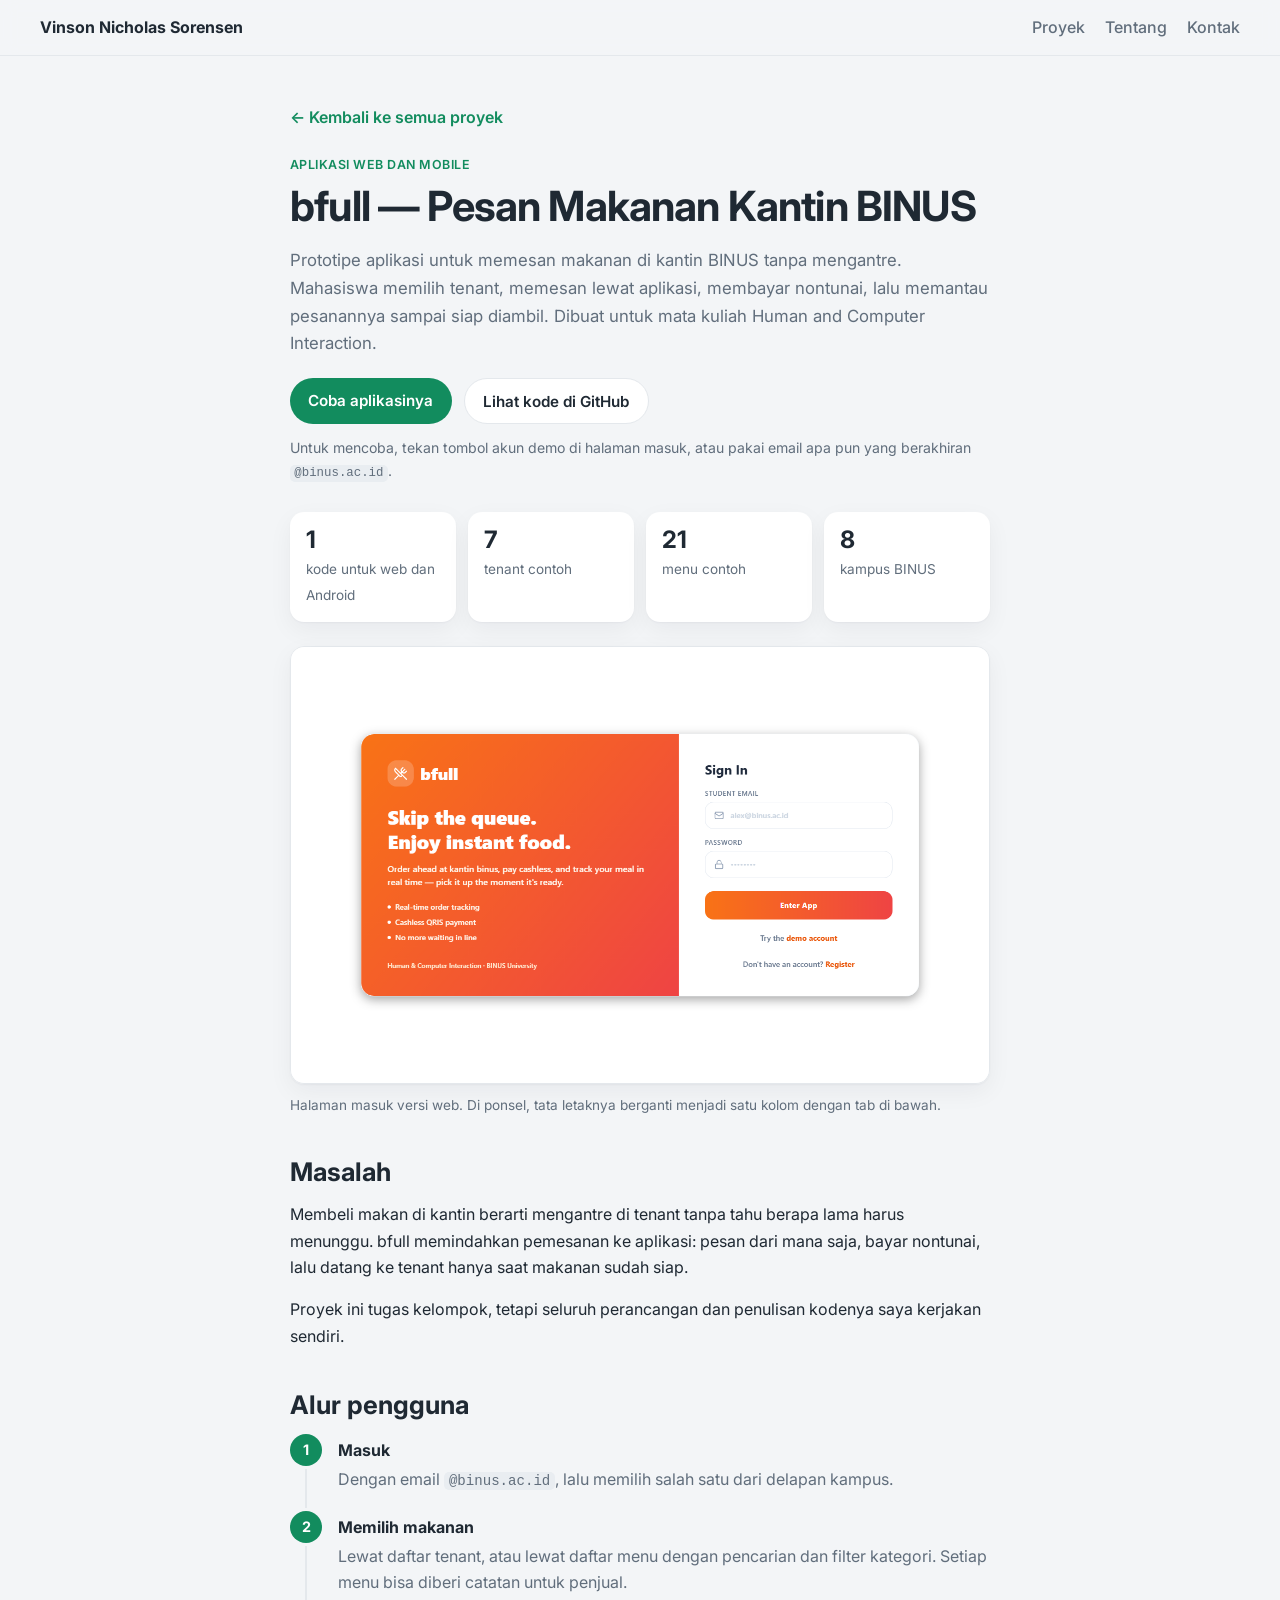
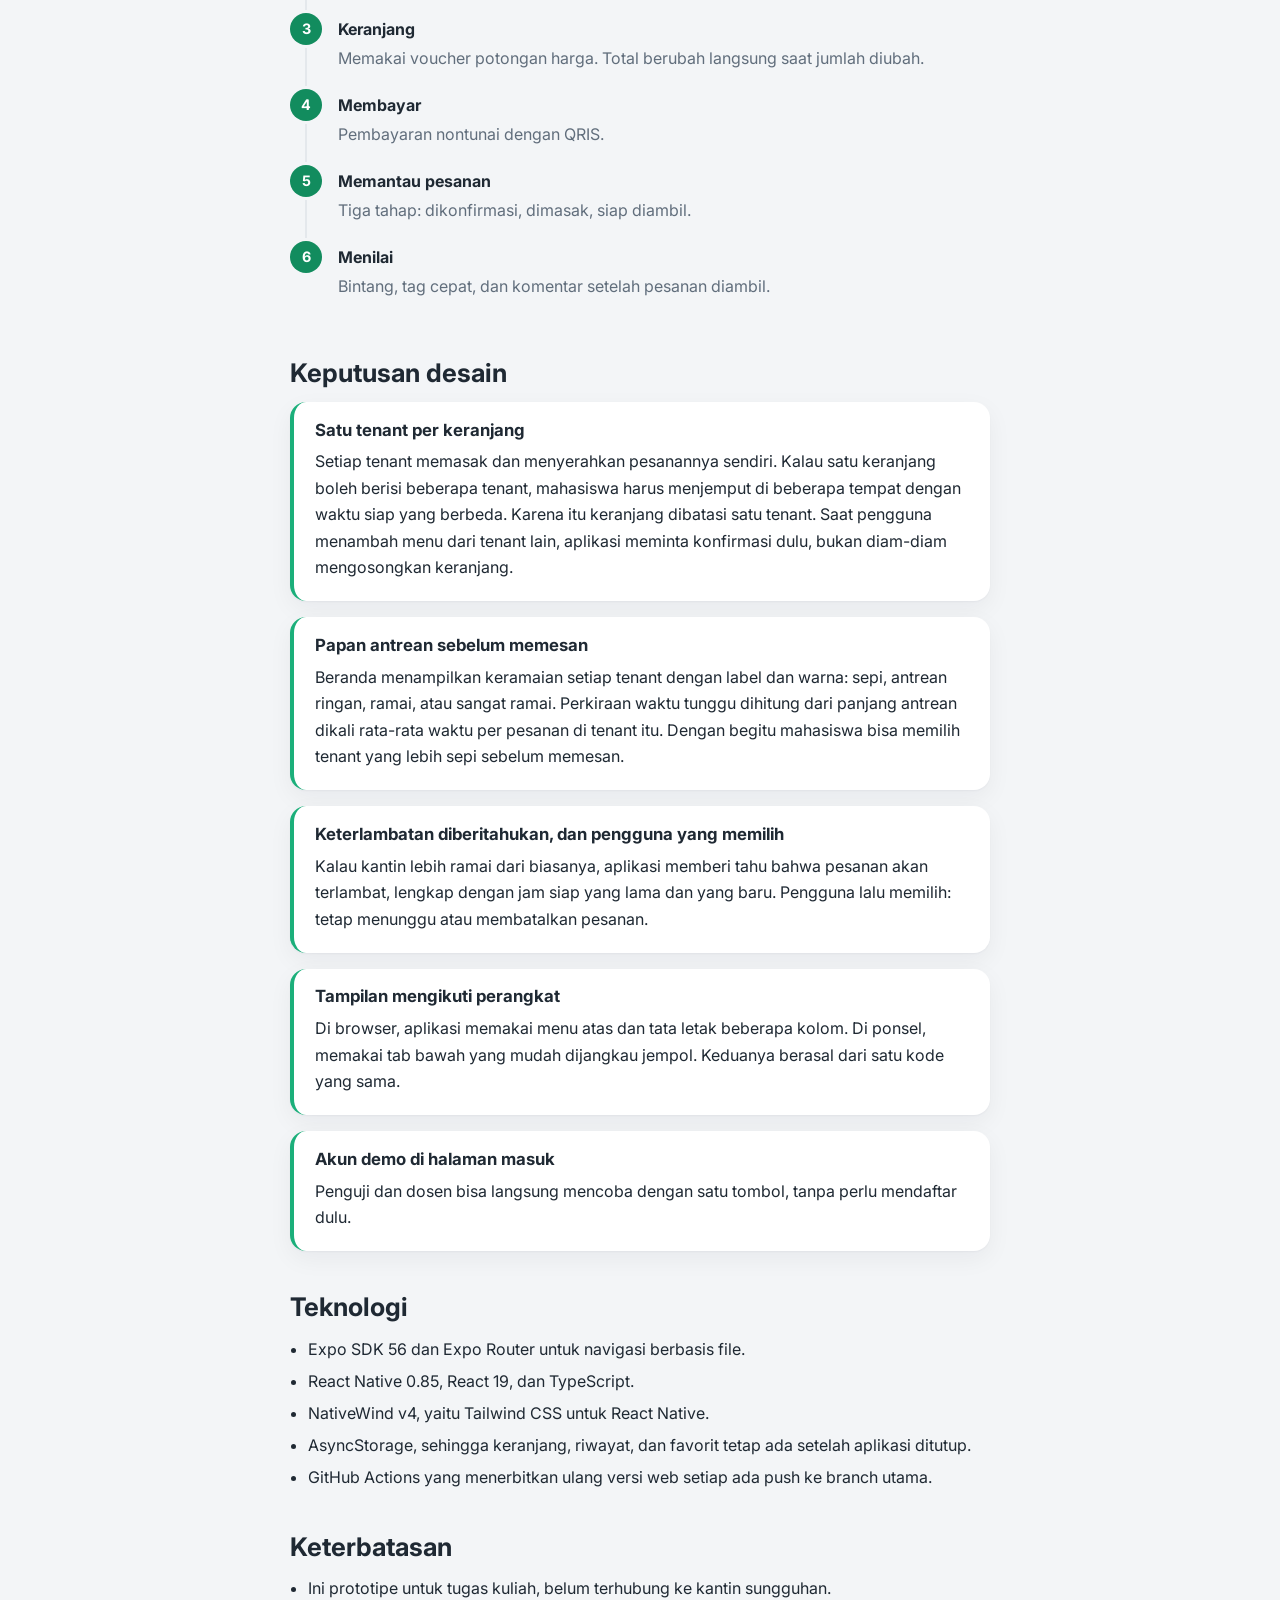
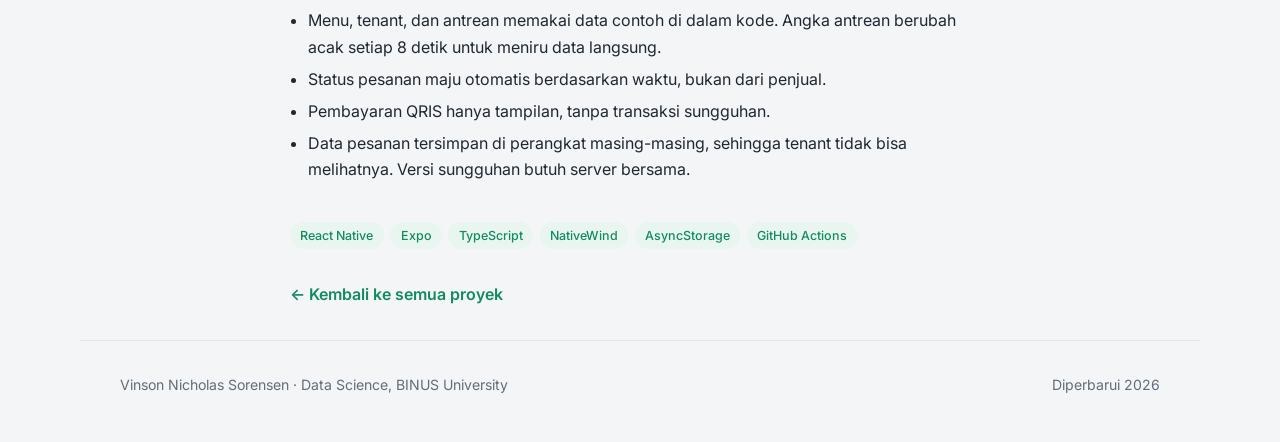
==== proyek/bfull.html @ da11799d "Kartu proyek ringkas dengan tiga pilihan dan halaman penjelasan per proyek - Kartu berisi ringkasan " ====
<!doctype html>
<html lang="id">
<head>
<meta charset="utf-8">
<meta name="viewport" content="width=device-width, initial-scale=1">
<title>bfull — Vinson Nicholas Sorensen</title>
<meta name="description" content="bfull, prototipe aplikasi pesan makanan kantin BINUS tanpa mengantre, untuk web dan Android. Dibuat dengan Expo dan React Native untuk mata kuliah Human and Computer Interaction.">
<link rel="preconnect" href="https://fonts.googleapis.com">
<link rel="preconnect" href="https://fonts.gstatic.com" crossorigin>
<link href="https://fonts.googleapis.com/css2?family=Inter:wght@400;500;600;700&display=swap" rel="stylesheet">
<link rel="stylesheet" href="../styles.css">
</head>
<body>

<a class="lewati" href="#konten">Lewati ke konten utama</a>

<header class="header">
  <a class="header-nama" href="../index.html">Vinson Nicholas Sorensen</a>
  <nav class="header-menu" aria-label="Menu utama">
    <a href="../index.html#proyek">Proyek</a>
    <a href="../index.html#tentang">Tentang</a>
    <a href="../index.html#kontak">Kontak</a>
  </nav>
</header>

<main id="konten" class="detail">

  <a class="kembali" href="../index.html#proyek">← Kembali ke semua proyek</a>

  <p class="label-kecil">Aplikasi web dan mobile</p>
  <h1>bfull — Pesan Makanan Kantin BINUS</h1>
  <p class="paragraf-besar">
    Prototipe aplikasi untuk memesan makanan di kantin BINUS tanpa mengantre. Mahasiswa memilih tenant,
    memesan lewat aplikasi, membayar nontunai, lalu memantau pesanannya sampai siap diambil. Dibuat untuk
    mata kuliah Human and Computer Interaction.
  </p>

  <p class="detail-tautan">
    <a class="tombol tombol-utama" href="https://bfull-master.vercel.app/" target="_blank" rel="noopener">
      Coba aplikasinya
    </a>
    <a class="tombol tombol-garis" href="https://github.com/vinsonns24-lgtm/bfull-master" target="_blank" rel="noopener">
      Lihat kode di GitHub
    </a>
  </p>
  <p class="catatan-kecil">
    Untuk mencoba, tekan tombol akun demo di halaman masuk, atau pakai email apa pun yang berakhiran
    <code>@binus.ac.id</code>.
  </p>

  <ul class="angka-kunci">
    <li><strong>1</strong><span>kode untuk web dan Android</span></li>
    <li><strong>7</strong><span>tenant contoh</span></li>
    <li><strong>21</strong><span>menu contoh</span></li>
    <li><strong>8</strong><span>kampus BINUS</span></li>
  </ul>

  <figure class="gambar">
    <img src="../assets/proyek/bfull-halaman-masuk.png" alt="Halaman masuk bfull versi web: panel oranye bertuliskan Skip the queue, Enjoy instant food, di samping formulir masuk dengan email mahasiswa." width="1280" height="800" loading="lazy">
    <figcaption>Halaman masuk versi web. Di ponsel, tata letaknya berganti menjadi satu kolom dengan tab di bawah.</figcaption>
  </figure>

  <!-- ------------------------------------------------------------ masalah -->
  <section class="detail-bagian">
    <h2>Masalah</h2>
    <p>
      Membeli makan di kantin berarti mengantre di tenant tanpa tahu berapa lama harus menunggu.
      bfull memindahkan pemesanan ke aplikasi: pesan dari mana
      saja, bayar nontunai, lalu datang ke tenant hanya saat makanan sudah siap.
    </p>
    <p>
      Proyek ini tugas kelompok, tetapi seluruh perancangan dan penulisan kodenya saya kerjakan sendiri.
    </p>
  </section>

  <!-- ------------------------------------------------------------ alur -->
  <section class="detail-bagian">
    <h2>Alur pengguna</h2>
    <ol class="alur">
      <li><strong>Masuk</strong><span>Dengan email <code>@binus.ac.id</code>, lalu memilih salah satu dari delapan kampus.</span></li>
      <li><strong>Memilih makanan</strong><span>Lewat daftar tenant, atau lewat daftar menu dengan pencarian dan filter kategori. Setiap menu bisa diberi catatan untuk penjual.</span></li>
      <li><strong>Keranjang</strong><span>Memakai voucher potongan harga. Total berubah langsung saat jumlah diubah.</span></li>
      <li><strong>Membayar</strong><span>Pembayaran nontunai dengan QRIS.</span></li>
      <li><strong>Memantau pesanan</strong><span>Tiga tahap: dikonfirmasi, dimasak, siap diambil.</span></li>
      <li><strong>Menilai</strong><span>Bintang, tag cepat, dan komentar setelah pesanan diambil.</span></li>
    </ol>
  </section>

  <!-- ------------------------------------------------------------ keputusan -->
  <section class="detail-bagian">
    <h2>Keputusan desain</h2>

    <div class="keputusan">
      <h3>Satu tenant per keranjang</h3>
      <p>
        Setiap tenant memasak dan menyerahkan pesanannya sendiri. Kalau satu keranjang boleh berisi
        beberapa tenant, mahasiswa harus menjemput di beberapa tempat dengan waktu siap yang berbeda.
        Karena itu keranjang dibatasi satu tenant. Saat pengguna menambah menu dari tenant lain, aplikasi
        meminta konfirmasi dulu, bukan diam-diam mengosongkan keranjang.
      </p>
    </div>

    <div class="keputusan">
      <h3>Papan antrean sebelum memesan</h3>
      <p>
        Beranda menampilkan keramaian setiap tenant dengan label dan warna: sepi, antrean ringan, ramai,
        atau sangat ramai. Perkiraan waktu tunggu dihitung dari panjang antrean dikali rata-rata waktu per
        pesanan di tenant itu. Dengan begitu mahasiswa bisa memilih tenant yang lebih sepi sebelum memesan.
      </p>
    </div>

    <div class="keputusan">
      <h3>Keterlambatan diberitahukan, dan pengguna yang memilih</h3>
      <p>
        Kalau kantin lebih ramai dari biasanya, aplikasi memberi tahu bahwa pesanan akan terlambat, lengkap
        dengan jam siap yang lama dan yang baru. Pengguna lalu memilih: tetap menunggu atau membatalkan pesanan.
      </p>
    </div>

    <div class="keputusan">
      <h3>Tampilan mengikuti perangkat</h3>
      <p>
        Di browser, aplikasi memakai menu atas dan tata letak beberapa kolom. Di ponsel, memakai tab bawah
        yang mudah dijangkau jempol. Keduanya berasal dari satu kode yang sama.
      </p>
    </div>

    <div class="keputusan">
      <h3>Akun demo di halaman masuk</h3>
      <p>
        Penguji dan dosen bisa langsung mencoba dengan satu tombol, tanpa perlu mendaftar dulu.
      </p>
    </div>
  </section>

  <!-- ------------------------------------------------------------ teknologi -->
  <section class="detail-bagian">
    <h2>Teknologi</h2>
    <ul class="poin">
      <li>Expo SDK 56 dan Expo Router untuk navigasi berbasis file.</li>
      <li>React Native 0.85, React 19, dan TypeScript.</li>
      <li>NativeWind v4, yaitu Tailwind CSS untuk React Native.</li>
      <li>AsyncStorage, sehingga keranjang, riwayat, dan favorit tetap ada setelah aplikasi ditutup.</li>
      <li>GitHub Actions yang menerbitkan ulang versi web setiap ada push ke branch utama.</li>
    </ul>
  </section>

  <!-- ------------------------------------------------------------ keterbatasan -->
  <section class="detail-bagian">
    <h2>Keterbatasan</h2>
    <ul class="poin">
      <li>Ini prototipe untuk tugas kuliah, belum terhubung ke kantin sungguhan.</li>
      <li>Menu, tenant, dan antrean memakai data contoh di dalam kode. Angka antrean berubah acak setiap 8 detik untuk meniru data langsung.</li>
      <li>Status pesanan maju otomatis berdasarkan waktu, bukan dari penjual.</li>
      <li>Pembayaran QRIS hanya tampilan, tanpa transaksi sungguhan.</li>
      <li>Data pesanan tersimpan di perangkat masing-masing, sehingga tenant tidak bisa melihatnya. Versi sungguhan butuh server bersama.</li>
    </ul>
  </section>

  <ul class="tag detail-tag">
    <li>React Native</li><li>Expo</li><li>TypeScript</li><li>NativeWind</li><li>AsyncStorage</li><li>GitHub Actions</li>
  </ul>

  <a class="kembali" href="../index.html#proyek">← Kembali ke semua proyek</a>

</main>

<footer class="footer">
  <p>Vinson Nicholas Sorensen · Data Science, BINUS University</p>
  <p>Diperbarui <span id="tahun">2026</span></p>
</footer>

<script src="../script.js"></script>
</body>
</html>
---- styles.css ----
:root {
  --hijau: #1baf7a;
  --hijau-tua: #128c5e;
  --latar: #f3f5f7;
  --kartu: #ffffff;
  --teks: #1f2933;
  --teks-lembut: #616e7c;
  --garis: #e4e8ec;
  --bayangan: 0 1px 2px rgba(16, 24, 40, 0.04), 0 8px 24px rgba(16, 24, 40, 0.05);
  --lebar: 1120px;
}

* { box-sizing: border-box; }

/* Atribut hidden harus mengalahkan display dari kelas, misalnya pada tombol unduh */
[hidden] { display: none !important; }

body {
  margin: 0;
  background: var(--latar);
  color: var(--teks);
  font-family: Inter, system-ui, -apple-system, "Segoe UI", sans-serif;
  font-size: 16px;
  line-height: 1.65;
  -webkit-font-smoothing: antialiased;
}

h1, h2, h3 { line-height: 1.25; margin: 0; overflow-wrap: break-word; }
p { margin: 0 0 1rem; }
img { max-width: 100%; display: block; }

a { color: var(--hijau-tua); }
a:focus-visible,
.tombol:focus-visible { outline: 3px solid var(--hijau); outline-offset: 3px; border-radius: 6px; }

.lewati {
  position: absolute;
  left: -9999px;
  background: var(--kartu);
  padding: 0.6rem 1rem;
  border-radius: 999px;
}
.lewati:focus { left: 1rem; top: 1rem; z-index: 10; }

.label-kecil {
  font-size: 0.78rem;
  font-weight: 600;
  letter-spacing: 0.04em;
  text-transform: uppercase;
  color: var(--hijau-tua);
  margin: 0 0 0.35rem;
}

/* ---------------------------------------------------------------- header */
.header {
  position: sticky;
  top: 0;
  z-index: 5;
  display: flex;
  flex-wrap: wrap;
  align-items: center;
  gap: 1rem;
  padding: 0.9rem clamp(1rem, 4vw, 2.5rem);
  background: rgba(243, 245, 247, 0.88);
  backdrop-filter: blur(8px);
  border-bottom: 1px solid var(--garis);
}

.header-nama {
  font-weight: 700;
  text-decoration: none;
  color: var(--teks);
  margin-right: auto;
}

.header-menu { display: flex; gap: 1.25rem; }
.header-menu a {
  color: var(--teks-lembut);
  text-decoration: none;
  font-weight: 500;
}
.header-menu a:hover { color: var(--hijau-tua); }

/* ---------------------------------------------------------------- tombol */
.tombol {
  display: inline-block;
  padding: 0.6rem 1.15rem;
  border-radius: 999px;
  font-weight: 600;
  font-size: 0.95rem;
  text-decoration: none;
  transition: transform 0.15s ease, background 0.15s ease;
}
.tombol:hover { transform: translateY(-1px); }

.tombol-utama { background: var(--hijau-tua); color: #ffffff; }
.tombol-utama:hover { background: #0f7850; }

.tombol-garis {
  background: var(--kartu);
  color: var(--teks);
  border: 1px solid var(--garis);
}
.tombol-garis:hover { border-color: var(--hijau); color: var(--hijau-tua); }

/* ---------------------------------------------------------------- hero */
.hero {
  max-width: var(--lebar);
  margin: 0 auto;
  padding: clamp(2.5rem, 6vw, 4.5rem) clamp(1rem, 4vw, 2.5rem) 1rem;
  display: grid;
  grid-template-columns: minmax(0, 1.5fr) minmax(0, 1fr);
  gap: clamp(1.5rem, 4vw, 3rem);
  align-items: center;
}

.hero h1 {
  font-size: clamp(1.9rem, 4vw, 2.9rem);
  letter-spacing: -0.02em;
  margin-bottom: 1rem;
}

.paragraf-besar {
  font-size: 1.05rem;
  color: var(--teks-lembut);
  max-width: 46ch;
}

.hero-aksi { display: flex; flex-wrap: wrap; gap: 0.75rem; margin-bottom: 2rem; }

.fakta {
  display: flex;
  flex-wrap: wrap;
  gap: 0.75rem;
  list-style: none;
  padding: 0;
  margin: 0;
}
.fakta li {
  background: var(--kartu);
  border-radius: 14px;
  padding: 0.7rem 1rem;
  box-shadow: var(--bayangan);
  min-width: 150px;
}
.fakta strong { display: block; font-size: 0.95rem; }
.fakta span { font-size: 0.85rem; color: var(--teks-lembut); }

.foto { margin: 0; text-align: center; }
/* Foto dibuat kecil dan bulat. object-position menjaga wajah tetap di tengah lingkaran
   untuk foto potret yang kepalanya ada di sepertiga atas. */
.foto img {
  width: 220px;
  max-width: 100%;
  height: auto;
  aspect-ratio: 1 / 1;
  object-fit: cover;
  object-position: 50% 10%;
  border-radius: 50%;
  border: 4px solid var(--kartu);
  background: var(--kartu);
  box-shadow: var(--bayangan);
  margin: 0 auto;
}
.foto figcaption {
  margin-top: 0.75rem;
  font-size: 0.85rem;
  color: var(--teks-lembut);
}

/* ---------------------------------------------------------------- bagian */
.bagian {
  max-width: var(--lebar);
  margin: 0 auto;
  padding: clamp(2rem, 5vw, 3.5rem) clamp(1rem, 4vw, 2.5rem);
}

.bagian-judul { margin-bottom: 1.5rem; }
.bagian-judul h2 { font-size: clamp(1.4rem, 3vw, 1.8rem); }
.bagian-judul p { color: var(--teks-lembut); margin: 0.35rem 0 0; }

/* ---------------------------------------------------------------- kartu proyek */
.kartu-grid {
  display: grid;
  grid-template-columns: repeat(auto-fill, minmax(min(100%, 280px), 1fr));
  gap: 1.25rem;
}

/* Kartu dibuat kolom supaya tombol aksi selalu di dasar kartu,
   sejajar antar kartu dalam satu baris */
.kartu {
  display: flex;
  flex-direction: column;
  background: var(--kartu);
  border-radius: 20px;
  padding: 1.4rem 1.5rem 1.5rem;
  box-shadow: var(--bayangan);
}

.kartu h3 { font-size: 1.2rem; margin-bottom: 0.6rem; }
.kartu h3 a { color: var(--teks); text-decoration: none; }
.kartu h3 a:hover { color: var(--hijau-tua); text-decoration: underline; }

.kartu p { color: var(--teks-lembut); }

.poin { margin: 0 0 1rem; padding-left: 1.1rem; color: var(--teks-lembut); }
.poin li { margin-bottom: 0.35rem; }

.tag {
  display: flex;
  flex-wrap: wrap;
  gap: 0.4rem;
  list-style: none;
  padding: 0;
  margin: 0 0 1rem;
}
.tag li {
  font-size: 0.78rem;
  font-weight: 500;
  color: var(--hijau-tua);
  background: #e8f6ef;
  border-radius: 999px;
  padding: 0.2rem 0.65rem;
}

/* Tiga pilihan di dasar kartu: demo, GitHub, dan penjelasan lengkap */
.kartu-aksi {
  list-style: none;
  padding: 1rem 0 0;
  margin: auto 0 0;
  border-top: 1px solid var(--garis);
  display: flex;
  flex-wrap: wrap;
  gap: 0.5rem;
}
.kartu-aksi a {
  display: inline-block;
  padding: 0.4rem 0.85rem;
  border-radius: 999px;
  border: 1px solid var(--garis);
  background: var(--kartu);
  color: var(--teks);
  font-size: 0.85rem;
  font-weight: 600;
  text-decoration: none;
  transition: border-color 0.15s ease, color 0.15s ease, background 0.15s ease;
}
.kartu-aksi a:hover { border-color: var(--hijau); color: var(--hijau-tua); }
/* Penjelasan lengkap selalu satu baris penuh di paling bawah, supaya posisinya sama di semua kartu */
.kartu-aksi li:has(.aksi-detail) { flex-basis: 100%; }
.kartu-aksi .aksi-detail { display: block; text-align: center; background: var(--hijau-tua); border-color: var(--hijau-tua); color: #ffffff; }
.kartu-aksi .aksi-detail:hover { background: #0f7850; color: #ffffff; }

.kartu-kosong {
  background: transparent;
  border: 1.5px dashed #ccd4dc;
  box-shadow: none;
}
.kartu-kosong:hover { transform: none; box-shadow: none; }

/* ---------------------------------------------------------------- tentang & kontak */
.tentang {
  background: var(--kartu);
  border-radius: 20px;
  padding: 1.6rem 1.75rem;
  box-shadow: var(--bayangan);
  max-width: 70ch;
}
.tentang p:last-child { margin-bottom: 0; }

.kontak-daftar {
  display: grid;
  grid-template-columns: repeat(auto-fit, minmax(248px, 1fr));
  gap: 1rem;
  list-style: none;
  padding: 0;
  margin: 0;
}
.kontak-daftar li {
  background: var(--kartu);
  border-radius: 16px;
  padding: 1rem 1.2rem;
  box-shadow: var(--bayangan);
}
.kontak-daftar .label-kecil { display: block; }
.kontak-daftar a { font-weight: 600; font-size: 0.88rem; text-decoration: none; word-break: break-word; }
.kontak-daftar a:hover { text-decoration: underline; }

/* ---------------------------------------------------------------- halaman detail proyek */
.detail {
  max-width: 780px;
  margin: 0 auto;
  padding: clamp(1.5rem, 5vw, 3rem) clamp(1rem, 4vw, 2.5rem) 2rem;
}

.detail h1 {
  font-size: clamp(1.8rem, 4.5vw, 2.6rem);
  letter-spacing: -0.02em;
  margin-bottom: 0.9rem;
}
.detail .paragraf-besar { max-width: none; }

.kembali {
  display: inline-block;
  margin-bottom: 1.5rem;
  font-weight: 600;
  text-decoration: none;
}
.kembali:hover { text-decoration: underline; }
.detail > .kembali:last-child { margin: 1rem 0 0; }

.detail-tautan { display: flex; flex-wrap: wrap; gap: 0.75rem; margin: 1.25rem 0 0.75rem; }
.detail-tautan + :not(.catatan-kecil) { margin-top: 1.75rem; }
.detail-tautan + .catatan-kecil { margin-bottom: 1.75rem; }

.gambar { margin: 1.5rem 0; }
.gambar img {
  width: 100%;
  height: auto;
  border-radius: 14px;
  border: 1px solid var(--garis);
  box-shadow: var(--bayangan);
}
.gambar figcaption { margin-top: 0.6rem; font-size: 0.85rem; color: var(--teks-lembut); }

.angka-kunci {
  display: grid;
  grid-template-columns: repeat(auto-fit, minmax(140px, 1fr));
  gap: 0.75rem;
  list-style: none;
  padding: 0;
  margin: 0 0 1rem;
}
.angka-kunci li {
  background: var(--kartu);
  border-radius: 14px;
  padding: 0.9rem 1rem;
  box-shadow: var(--bayangan);
}
.angka-kunci strong { display: block; font-size: 1.5rem; line-height: 1.2; }
.angka-kunci span { font-size: 0.85rem; color: var(--teks-lembut); }

.detail-bagian { margin-top: 2.5rem; }
.detail-bagian h2 { font-size: clamp(1.3rem, 3vw, 1.6rem); margin-bottom: 0.8rem; }
.detail-bagian p,
.detail-bagian .poin { color: var(--teks); }

code {
  font-family: ui-monospace, "Cascadia Code", Consolas, monospace;
  font-size: 0.88em;
  background: #e9edf1;
  border-radius: 5px;
  padding: 0.1em 0.35em;
  overflow-wrap: anywhere;
}

/* Tabel boleh digeser ke samping di layar kecil, tanpa membuat seluruh halaman ikut bergeser */
.tabel-bungkus {
  overflow-x: auto;
  margin: 0 0 1.25rem;
  background: var(--kartu);
  border-radius: 14px;
  box-shadow: var(--bayangan);
}
table { width: 100%; border-collapse: collapse; font-size: 0.93rem; }
/* Tabel tiga kolom ke atas dijaga tetap lebar, lalu digeser ke samping di layar kecil */
table:has(th:nth-child(3)) { min-width: 34rem; }
th, td { text-align: left; padding: 0.65rem 1rem; border-bottom: 1px solid var(--garis); vertical-align: top; }
th { font-size: 0.8rem; font-weight: 600; color: var(--teks-lembut); background: #f8fafb; }
tbody tr:last-child td { border-bottom: none; }
.angka { text-align: right; font-variant-numeric: tabular-nums; white-space: nowrap; }
.baris-utama td { font-weight: 700; background: #e8f6ef; }

.catatan-kecil { font-size: 0.88rem; color: var(--teks-lembut) !important; }

/* Alur pipeline: langkah bernomor yang tersambung garis */
.alur {
  list-style: none;
  counter-reset: langkah;
  padding: 0;
  margin: 0;
}
.alur li {
  counter-increment: langkah;
  position: relative;
  padding: 0 0 1.1rem 3rem;
}
.alur li::before {
  content: counter(langkah);
  position: absolute;
  left: 0;
  top: 0;
  width: 2rem;
  height: 2rem;
  border-radius: 50%;
  background: var(--hijau-tua);
  color: #ffffff;
  font-weight: 700;
  font-size: 0.9rem;
  display: grid;
  place-items: center;
}
.alur li:not(:last-child)::after {
  content: "";
  position: absolute;
  left: calc(1rem - 1px);
  top: 2.2rem;
  bottom: 0.2rem;
  width: 2px;
  background: var(--garis);
}
.alur strong { display: block; line-height: 2rem; }
.alur span { color: var(--teks-lembut); }

.keputusan {
  background: var(--kartu);
  border-radius: 16px;
  border-left: 4px solid var(--hijau);
  padding: 1.1rem 1.3rem 0.3rem;
  margin-bottom: 1rem;
  box-shadow: var(--bayangan);
}
.keputusan h3 { font-size: 1.05rem; margin-bottom: 0.5rem; }

.detail-tag { margin-top: 2.5rem; }

/* ---------------------------------------------------------------- footer */
.footer {
  max-width: var(--lebar);
  margin: 0 auto;
  padding: 2rem clamp(1rem, 4vw, 2.5rem) 3rem;
  display: flex;
  flex-wrap: wrap;
  justify-content: space-between;
  gap: 0.5rem;
  color: var(--teks-lembut);
  font-size: 0.88rem;
  border-top: 1px solid var(--garis);
}
.footer p { margin: 0; }

/* ---------------------------------------------------------------- layar kecil */
@media (max-width: 820px) {
  /* minmax(0, 1fr) supaya kolom boleh menyusut mengikuti lebar layar */
  .hero { grid-template-columns: minmax(0, 1fr); }
  .hero-teks { min-width: 0; }
  .foto { order: -1; }
  .foto img { width: 140px; }
  .header { gap: 0.6rem; }
  .header-nama { width: 100%; }
}

@media (prefers-reduced-motion: reduce) {
  * { transition: none !important; }
}
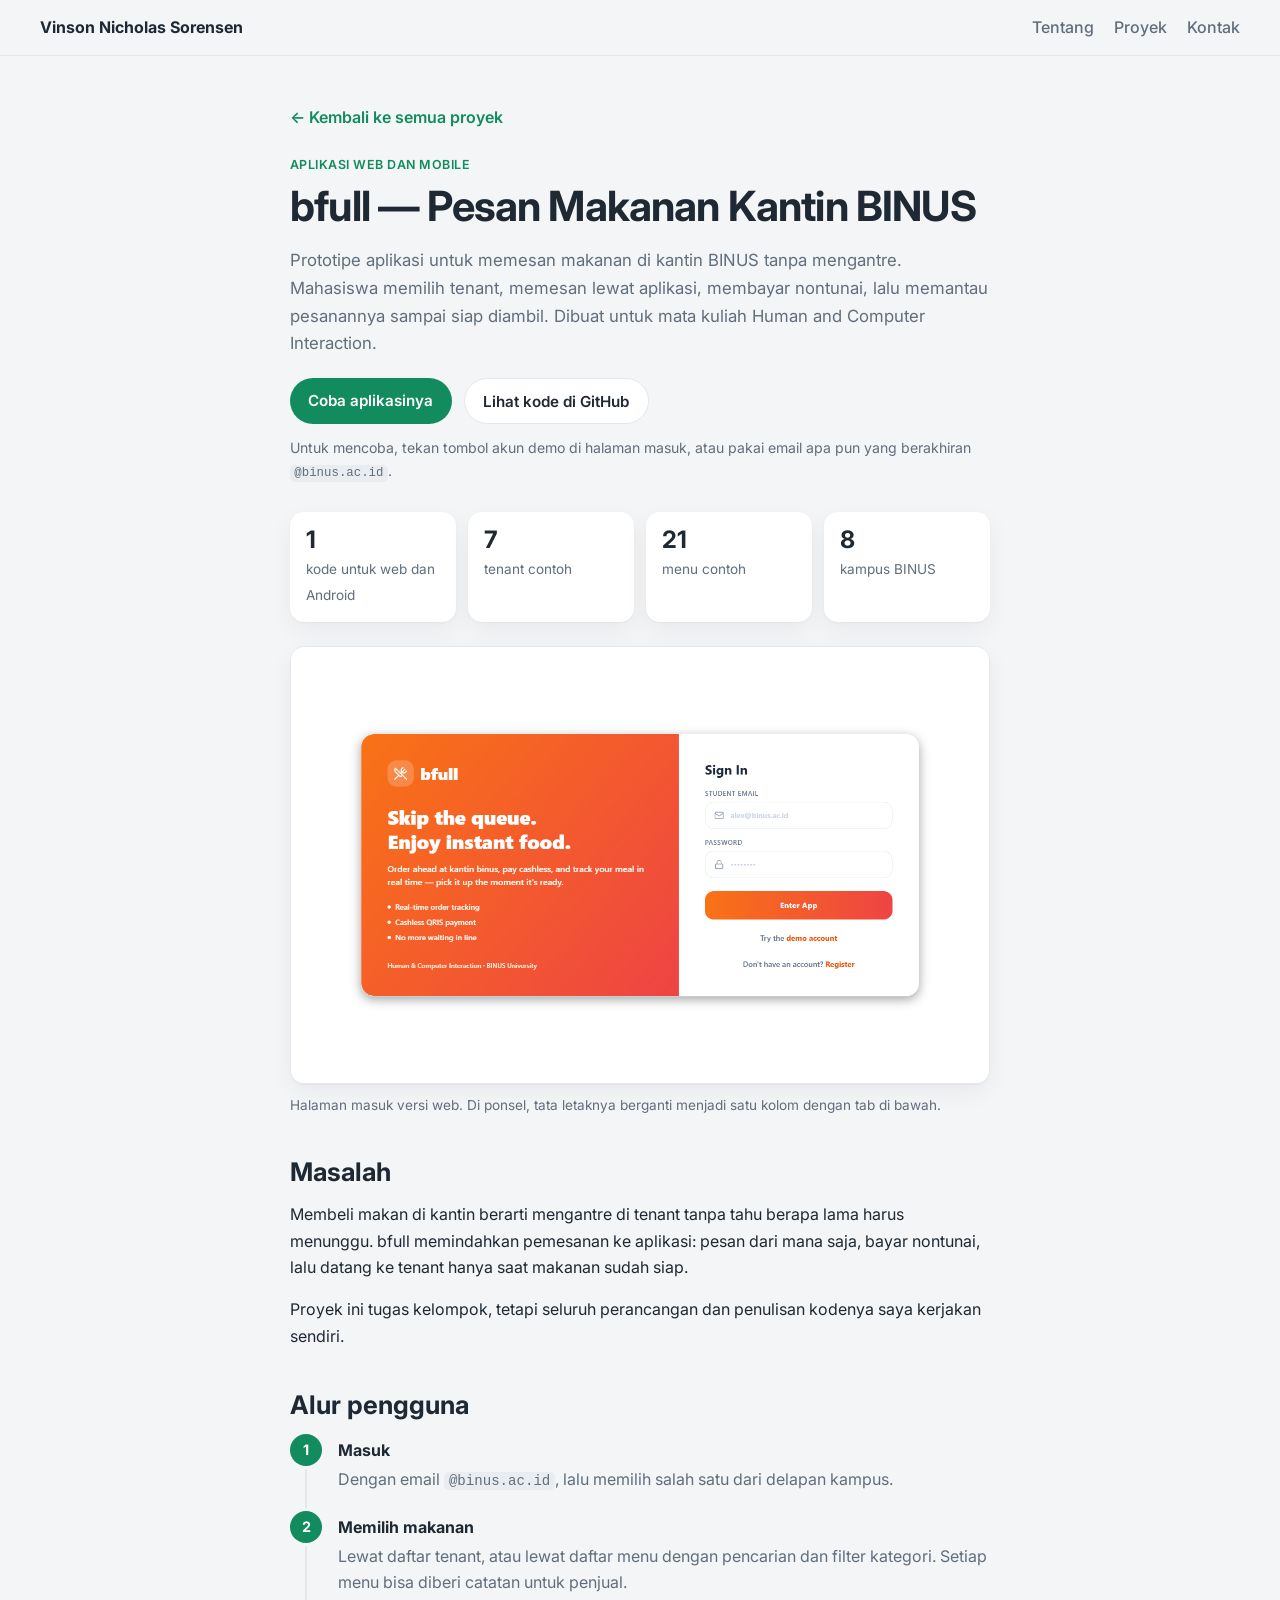
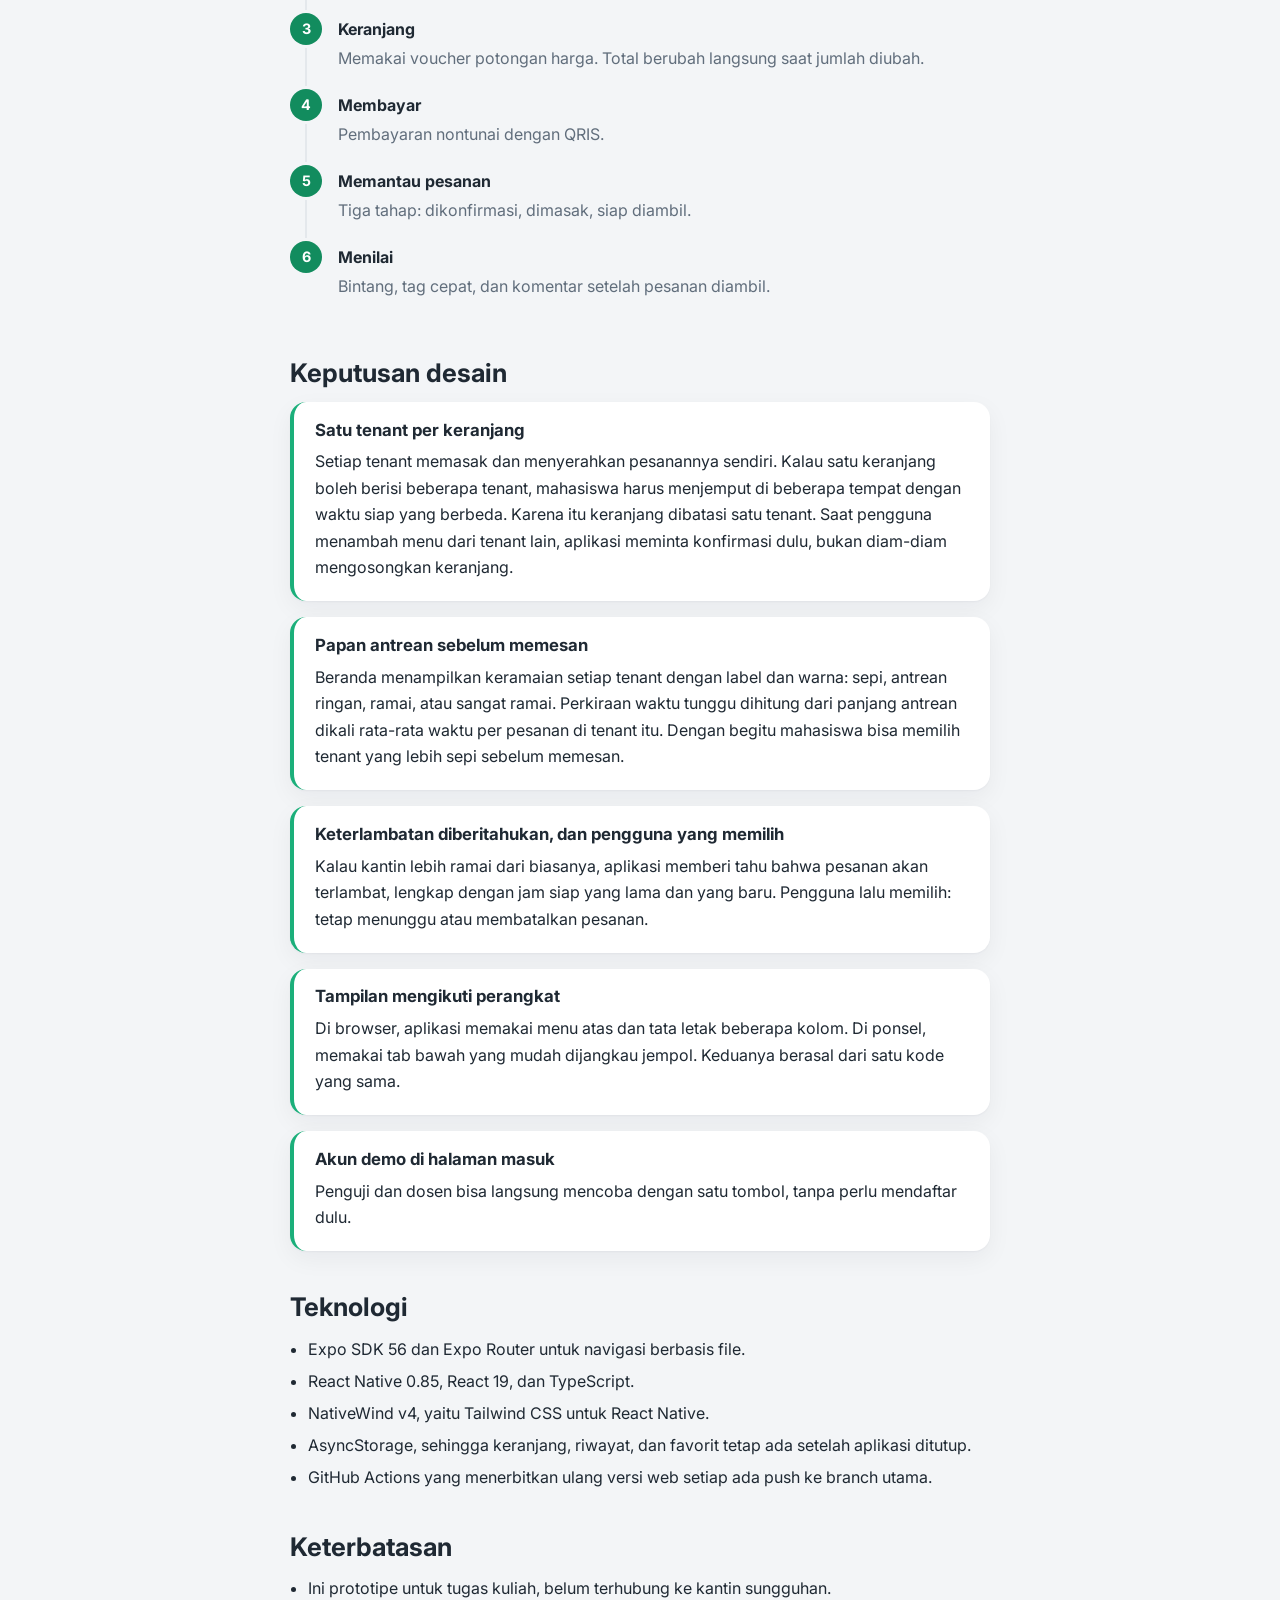
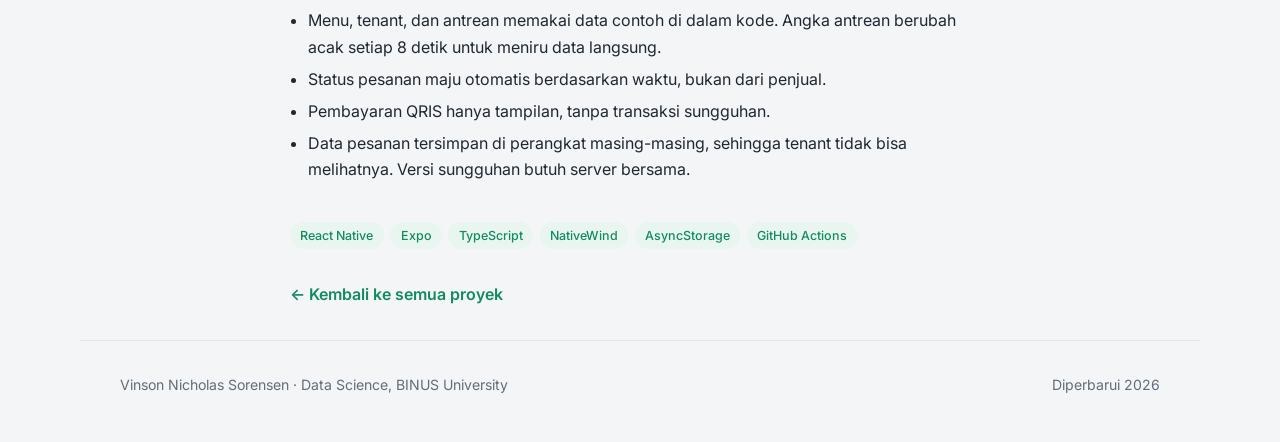
==== commit 8e804954: "Pindahkan Tentang saya ke atas Proyek" ====
--- a/proyek/bfull.html
+++ b/proyek/bfull.html
@@ -17,8 +17,8 @@
 <header class="header">
   <a class="header-nama" href="../index.html">Vinson Nicholas Sorensen</a>
   <nav class="header-menu" aria-label="Menu utama">
+    <a href="../index.html#tentang">Tentang</a>
     <a href="../index.html#proyek">Proyek</a>
-    <a href="../index.html#tentang">Tentang</a>
     <a href="../index.html#kontak">Kontak</a>
   </nav>
 </header>
--- a/styles.css
+++ b/styles.css
@@ -104,54 +104,42 @@
 .tombol-garis:hover { border-color: var(--hijau); color: var(--hijau-tua); }
 
 /* ---------------------------------------------------------------- hero */
+/* Foto di kiri, perkenalan singkat dan tautan di kanan */
 .hero {
   max-width: var(--lebar);
   margin: 0 auto;
   padding: clamp(2.5rem, 6vw, 4.5rem) clamp(1rem, 4vw, 2.5rem) 1rem;
   display: grid;
-  grid-template-columns: minmax(0, 1.5fr) minmax(0, 1fr);
+  grid-template-columns: auto minmax(0, 1fr);
   gap: clamp(1.5rem, 4vw, 3rem);
   align-items: center;
 }
 
 .hero h1 {
-  font-size: clamp(1.9rem, 4vw, 2.9rem);
+  font-size: clamp(2rem, 4.5vw, 3rem);
   letter-spacing: -0.02em;
-  margin-bottom: 1rem;
-}
-
+}
+.hero .label-kecil { margin-bottom: 0.4rem; }
+
+.hero-peran {
+  font-size: clamp(1.05rem, 2vw, 1.2rem);
+  color: var(--teks-lembut);
+  margin: 0.5rem 0 1.5rem;
+}
+
+/* Dipakai di pembuka halaman detail proyek */
 .paragraf-besar {
   font-size: 1.05rem;
   color: var(--teks-lembut);
   max-width: 46ch;
 }
 
-.hero-aksi { display: flex; flex-wrap: wrap; gap: 0.75rem; margin-bottom: 2rem; }
-
-.fakta {
-  display: flex;
-  flex-wrap: wrap;
-  gap: 0.75rem;
-  list-style: none;
-  padding: 0;
-  margin: 0;
-}
-.fakta li {
-  background: var(--kartu);
-  border-radius: 14px;
-  padding: 0.7rem 1rem;
-  box-shadow: var(--bayangan);
-  min-width: 150px;
-}
-.fakta strong { display: block; font-size: 0.95rem; }
-.fakta span { font-size: 0.85rem; color: var(--teks-lembut); }
-
-.foto { margin: 0; text-align: center; }
-/* Foto dibuat kecil dan bulat. object-position menjaga wajah tetap di tengah lingkaran
+.hero-aksi { display: flex; flex-wrap: wrap; gap: 0.75rem; margin-bottom: 1.25rem; }
+
+/* Foto kecil dan bulat. object-position menjaga wajah tetap di tengah lingkaran
    untuk foto potret yang kepalanya ada di sepertiga atas. */
-.foto img {
-  width: 220px;
-  max-width: 100%;
+.foto {
+  width: 200px;
   height: auto;
   aspect-ratio: 1 / 1;
   object-fit: cover;
@@ -160,13 +148,35 @@
   border: 4px solid var(--kartu);
   background: var(--kartu);
   box-shadow: var(--bayangan);
-  margin: 0 auto;
-}
-.foto figcaption {
-  margin-top: 0.75rem;
-  font-size: 0.85rem;
-  color: var(--teks-lembut);
-}
+}
+
+/* Kartu GitHub dan LinkedIn dengan warna khas masing-masing */
+.profil-sosial {
+  display: grid;
+  grid-template-columns: repeat(auto-fit, minmax(min(100%, 220px), 1fr));
+  gap: 0.75rem;
+  max-width: 520px;
+}
+.sosial {
+  display: flex;
+  align-items: center;
+  gap: 0.85rem;
+  padding: 0.9rem 1.1rem;
+  border-radius: 16px;
+  color: #ffffff;
+  text-decoration: none;
+  box-shadow: var(--bayangan);
+  transition: transform 0.15s ease, filter 0.15s ease;
+}
+.sosial:hover { transform: translateY(-2px); filter: brightness(1.12); }
+.sosial:focus-visible { outline: 3px solid var(--hijau); outline-offset: 3px; }
+.sosial-github { background: #24292f; }
+.sosial-linkedin { background: #0a66c2; }
+.sosial svg { width: 28px; height: 28px; flex: none; fill: currentColor; }
+.sosial-teks { display: flex; flex-direction: column; min-width: 0; line-height: 1.3; }
+.sosial-teks strong { font-size: 1rem; }
+.sosial-teks span { font-size: 0.82rem; opacity: 0.85; overflow: hidden; text-overflow: ellipsis; white-space: nowrap; }
+.sosial-panah { margin-left: auto; font-size: 1.1rem; opacity: 0.8; }
 
 /* ---------------------------------------------------------------- bagian */
 .bagian {
@@ -264,9 +274,49 @@
   border-radius: 20px;
   padding: 1.6rem 1.75rem;
   box-shadow: var(--bayangan);
-  max-width: 70ch;
-}
+}
+.tentang p { max-width: 75ch; }
 .tentang p:last-child { margin-bottom: 0; }
+
+/* Isi CV di bawah paragraf tentang: pengalaman di kiri, sisanya di kanan */
+.profil-grid {
+  display: grid;
+  grid-template-columns: minmax(0, 1.3fr) minmax(0, 1fr);
+  gap: 1.25rem;
+  margin-top: 1.25rem;
+  align-items: start;
+}
+.profil-kolom { display: grid; gap: 1.25rem; }
+
+.profil-blok {
+  background: var(--kartu);
+  border-radius: 20px;
+  padding: 1.4rem 1.5rem;
+  box-shadow: var(--bayangan);
+}
+.profil-blok h3 { font-size: 1.05rem; margin-bottom: 1rem; }
+.profil-blok .tag { margin: 0; }
+
+.riwayat { list-style: none; padding: 0; margin: 0; }
+.riwayat li { padding-left: 1rem; border-left: 2px solid var(--garis); }
+.riwayat li + li { margin-top: 1.1rem; }
+.riwayat strong { display: block; font-size: 0.95rem; line-height: 1.4; }
+.riwayat-tempat { display: block; font-size: 0.82rem; color: var(--hijau-tua); font-weight: 500; margin: 0.15rem 0 0.3rem; }
+.riwayat p { margin: 0; font-size: 0.9rem; color: var(--teks-lembut); }
+
+.daftar-ringkas { list-style: none; padding: 0; margin: 0; }
+.daftar-ringkas li {
+  display: flex;
+  justify-content: space-between;
+  align-items: baseline;
+  gap: 1rem;
+  padding: 0.55rem 0;
+  border-bottom: 1px solid var(--garis);
+  font-size: 0.92rem;
+}
+.daftar-ringkas li:first-child { padding-top: 0; }
+.daftar-ringkas li:last-child { border-bottom: none; padding-bottom: 0; }
+.daftar-ringkas span { color: var(--teks-lembut); font-size: 0.85rem; white-space: nowrap; }
 
 .kontak-daftar {
   display: grid;
@@ -444,8 +494,9 @@
   /* minmax(0, 1fr) supaya kolom boleh menyusut mengikuti lebar layar */
   .hero { grid-template-columns: minmax(0, 1fr); }
   .hero-teks { min-width: 0; }
-  .foto { order: -1; }
-  .foto img { width: 140px; }
+  .foto { justify-self: start; }
+  .foto { width: 130px; }
+  .profil-grid { grid-template-columns: minmax(0, 1fr); }
   .header { gap: 0.6rem; }
   .header-nama { width: 100%; }
 }
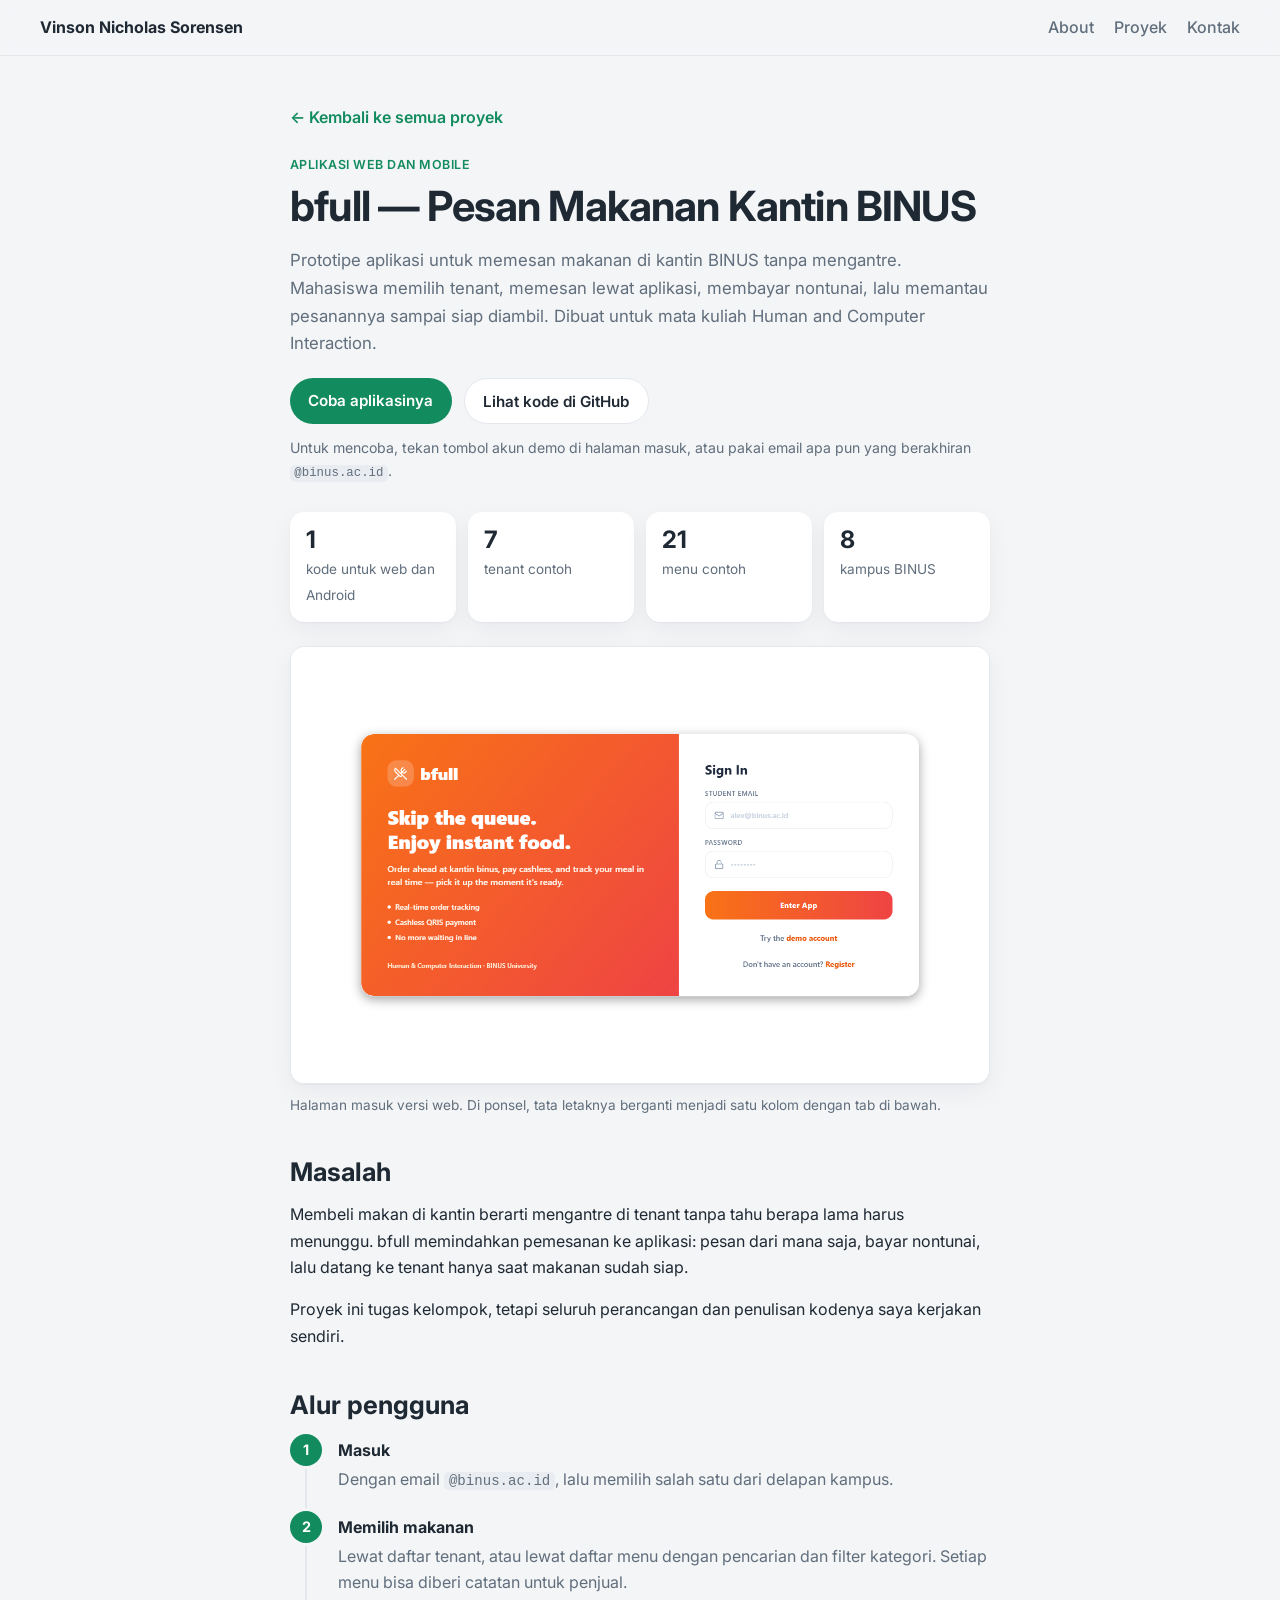
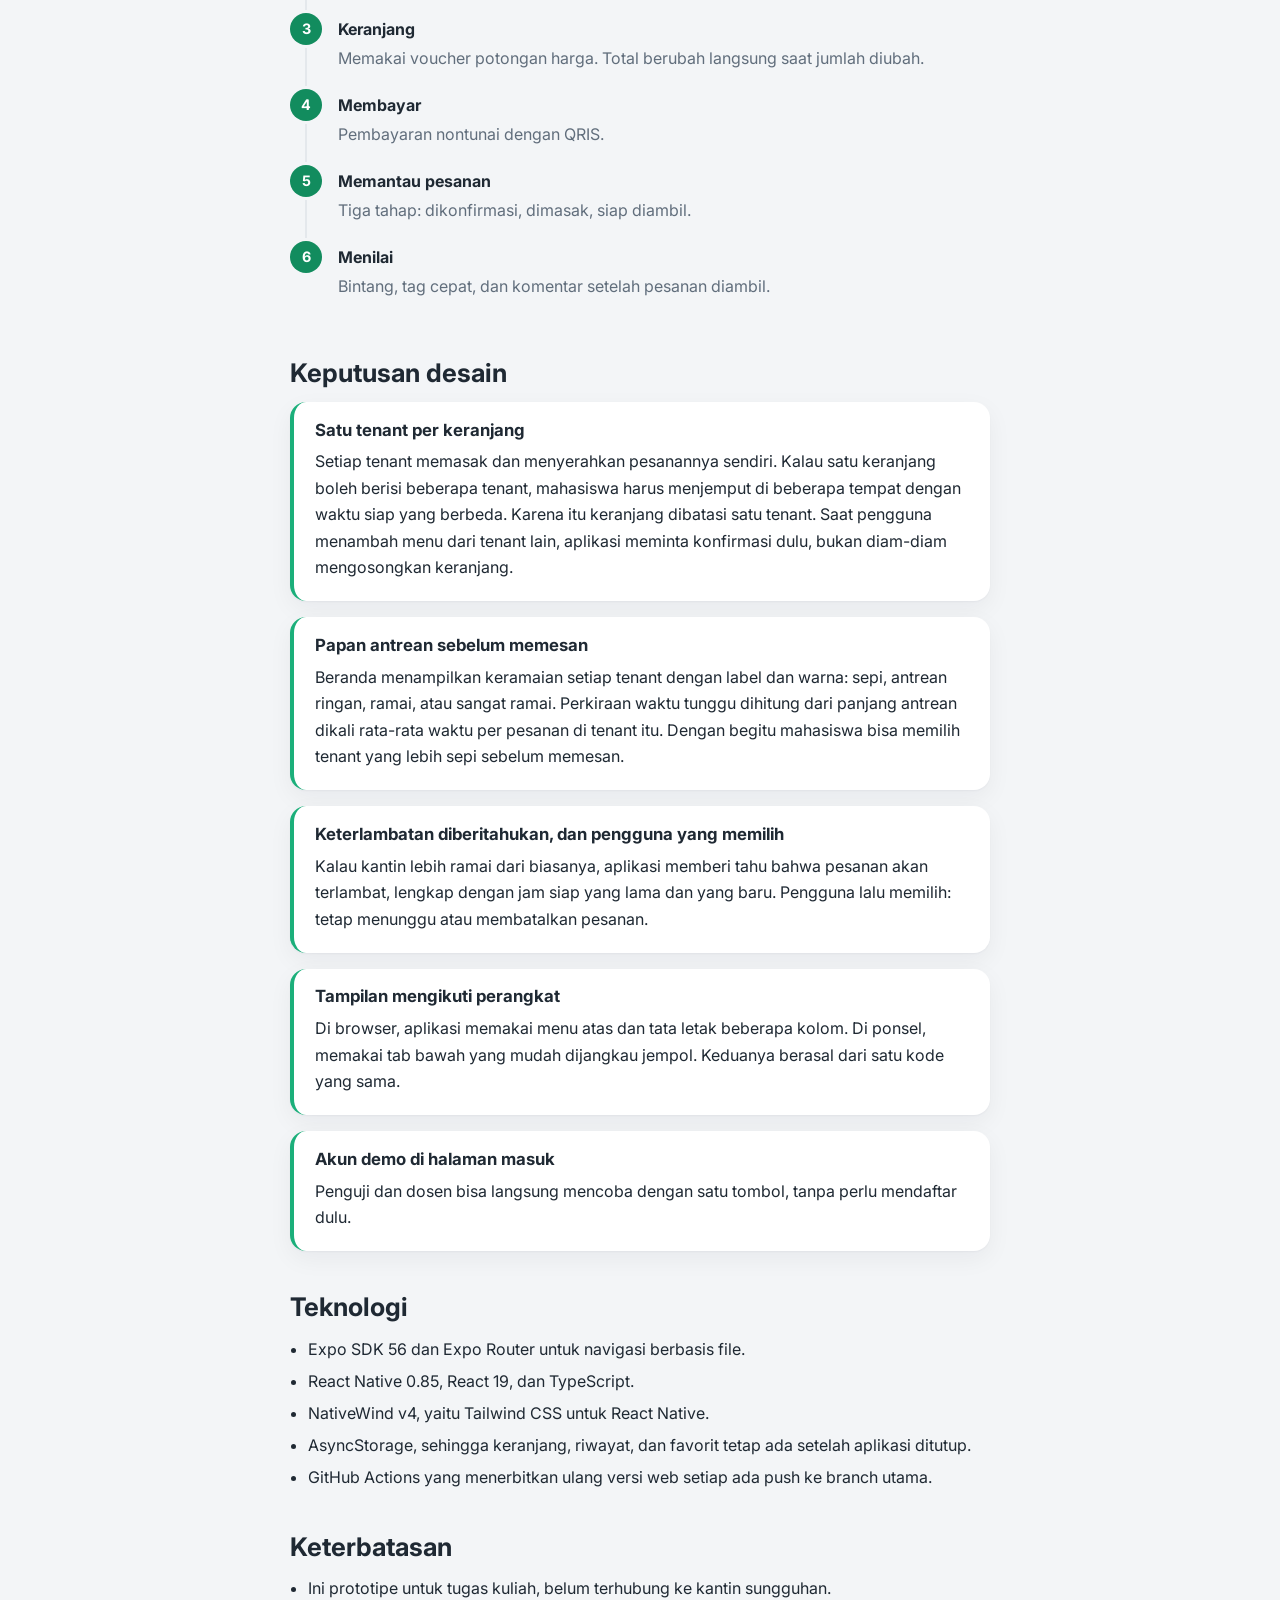
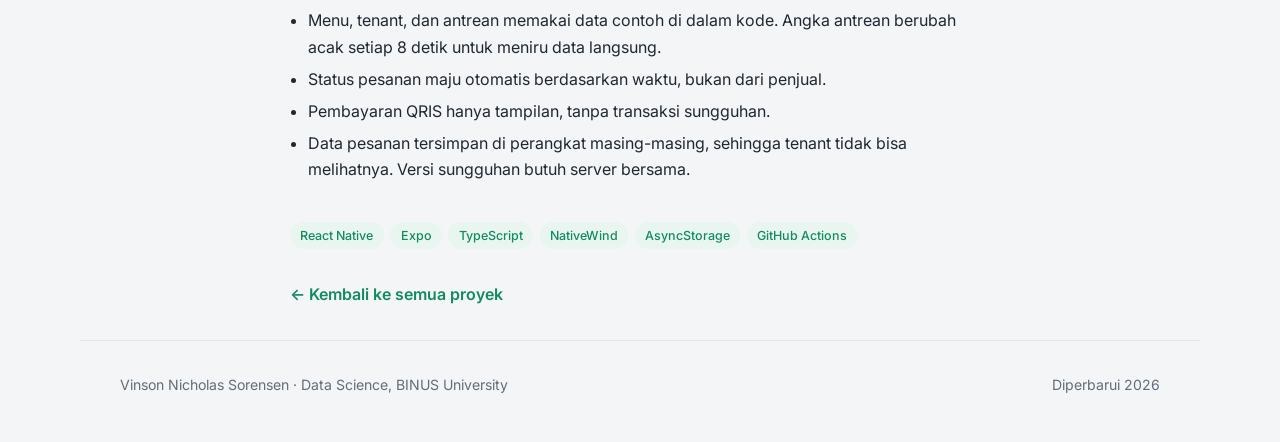
==== commit 6913f324: "Tambah proyek Prediksi Klaim Asuransi, ganti Tentang jadi About, dan tambah animasi interaksi - Kart" ====
--- a/proyek/bfull.html
+++ b/proyek/bfull.html
@@ -17,7 +17,7 @@
 <header class="header">
   <a class="header-nama" href="../index.html">Vinson Nicholas Sorensen</a>
   <nav class="header-menu" aria-label="Menu utama">
-    <a href="../index.html#tentang">Tentang</a>
+    <a href="../index.html#about">About</a>
     <a href="../index.html#proyek">Proyek</a>
     <a href="../index.html#kontak">Kontak</a>
   </nav>
--- a/styles.css
+++ b/styles.css
@@ -501,6 +501,55 @@
   .header-nama { width: 100%; }
 }
 
+/* ---------------------------------------------------------------- interaksi dan transisi */
+/* Halaman baru muncul dengan sedikit geser ke atas. "backwards" supaya setelah animasi selesai,
+   transform kembali bebas dipakai oleh transisi keluar di bawah. */
+main, .footer { animation: halaman-masuk 0.45s ease backwards; }
+@keyframes halaman-masuk {
+  from { opacity: 0; transform: translateY(12px); }
+  to { opacity: 1; transform: none; }
+}
+
+/* Halaman memudar keluar sebelum pindah ke halaman lain (kelas dipasang oleh script.js) */
+body.keluar main,
+body.keluar .footer {
+  opacity: 0;
+  transform: translateY(-8px);
+  transition: opacity 0.2s ease, transform 0.2s ease;
+}
+
+/* Elemen muncul perlahan saat digulir ke layar (kelas dipasang oleh script.js) */
+.muncul { opacity: 0; transform: translateY(18px); transition: opacity 0.55s ease, transform 0.55s ease; }
+.muncul.tampil { opacity: 1; transform: none; }
+
+/* Wadah untuk efek riak */
+.kartu, .tombol, .sosial, .kartu-aksi a { position: relative; overflow: hidden; }
+.riak {
+  position: absolute;
+  border-radius: 50%;
+  background: currentColor;
+  opacity: 0.22;
+  transform: scale(0);
+  pointer-events: none;
+  animation: riak 0.6s ease-out forwards;
+}
+.kartu > .riak { background: var(--hijau); opacity: 0.12; }
+@keyframes riak { to { transform: scale(1); opacity: 0; } }
+
+/* Kartu proyek: terangkat saat disorot, sedikit mengecil saat ditekan */
+.kartu { transition: opacity 0.55s ease, transform 0.3s ease, box-shadow 0.25s ease; }
+.kartu-klik { cursor: pointer; }
+.kartu-klik:hover {
+  transform: translateY(-5px);
+  box-shadow: 0 4px 8px rgba(16, 24, 40, 0.05), 0 20px 40px rgba(16, 24, 40, 0.12);
+}
+.kartu-klik:hover h3 a { color: var(--hijau-tua); }
+.kartu-klik:active { transform: translateY(-2px) scale(0.985); transition-duration: 0.1s; }
+
+/* Tombol dan kartu GitHub/LinkedIn: mengecil sesaat saat ditekan */
+.tombol:active, .sosial:active, .kartu-aksi a:active { transform: scale(0.95); transition-duration: 0.08s; }
+.kartu-aksi a { transition: border-color 0.15s ease, color 0.15s ease, background 0.15s ease, transform 0.15s ease; }
+
 @media (prefers-reduced-motion: reduce) {
-  * { transition: none !important; }
-}
+  *, *::before, *::after { transition: none !important; animation: none !important; }
+}
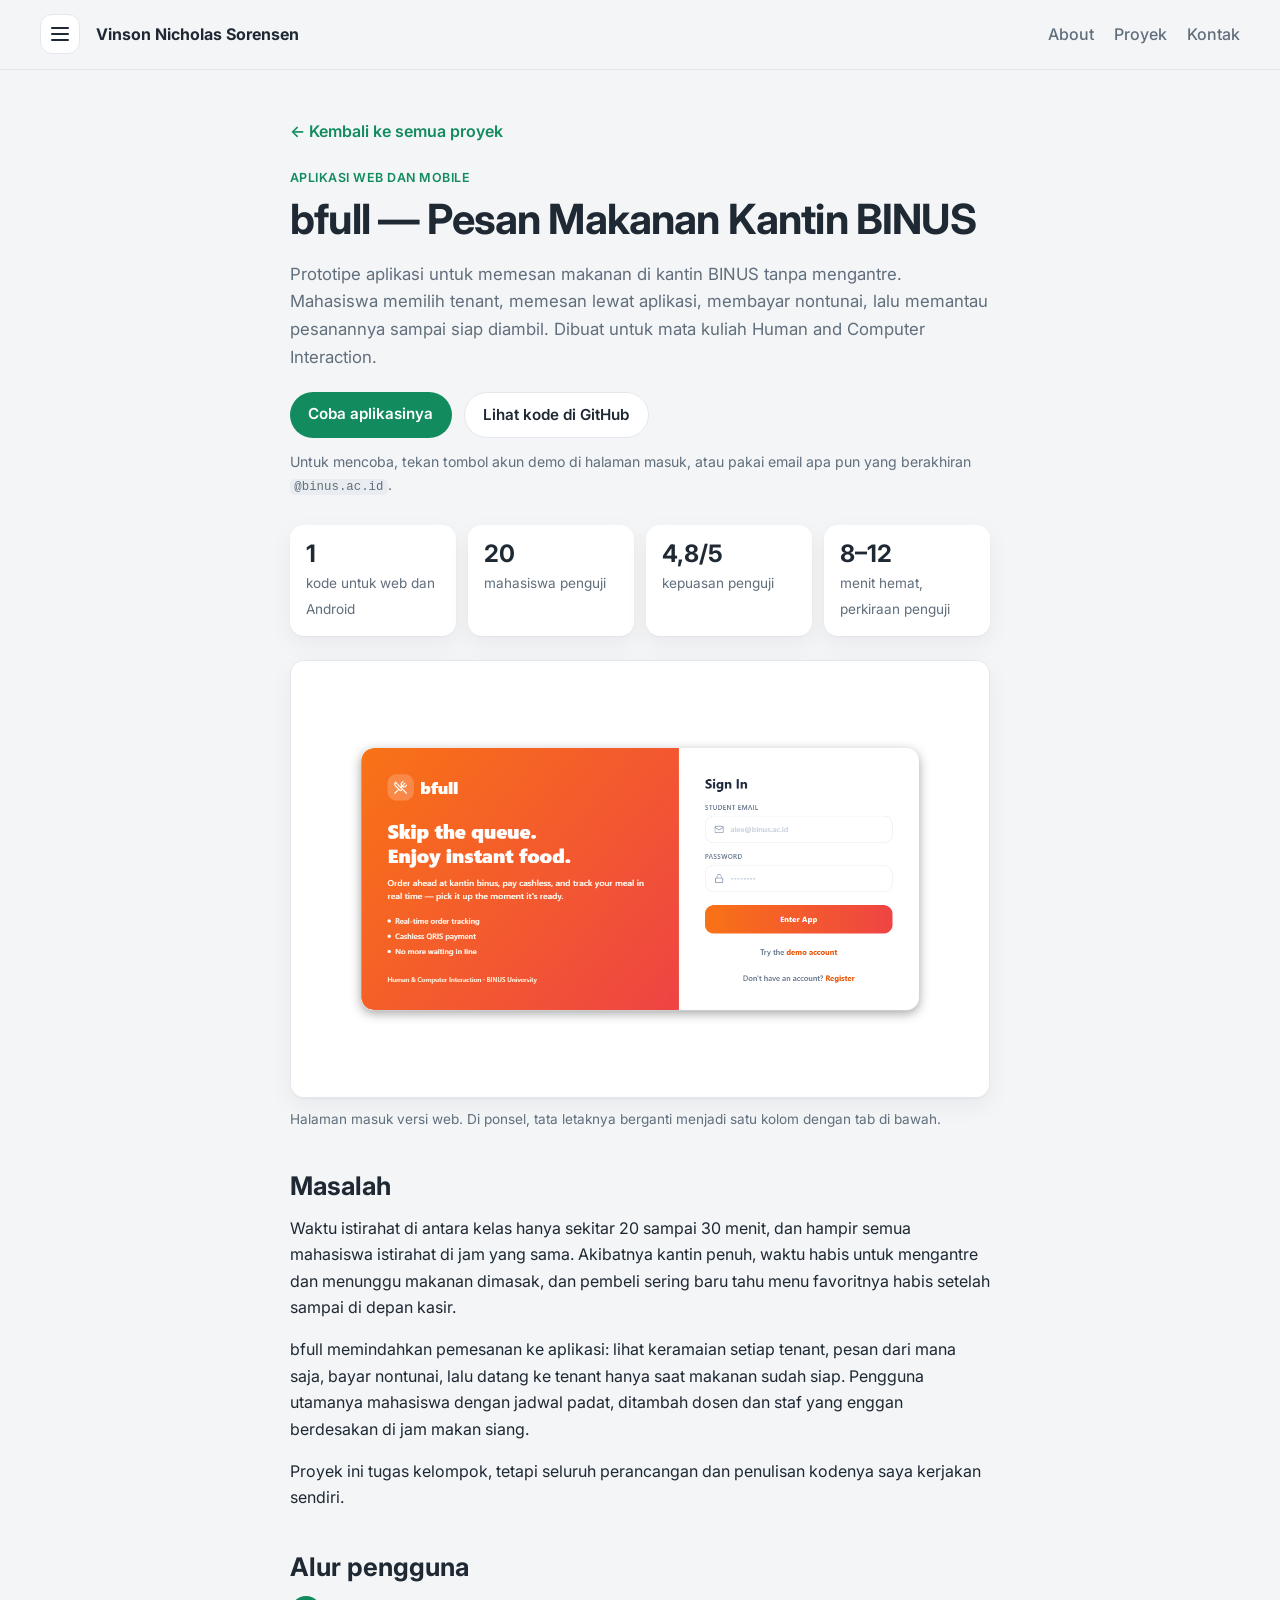
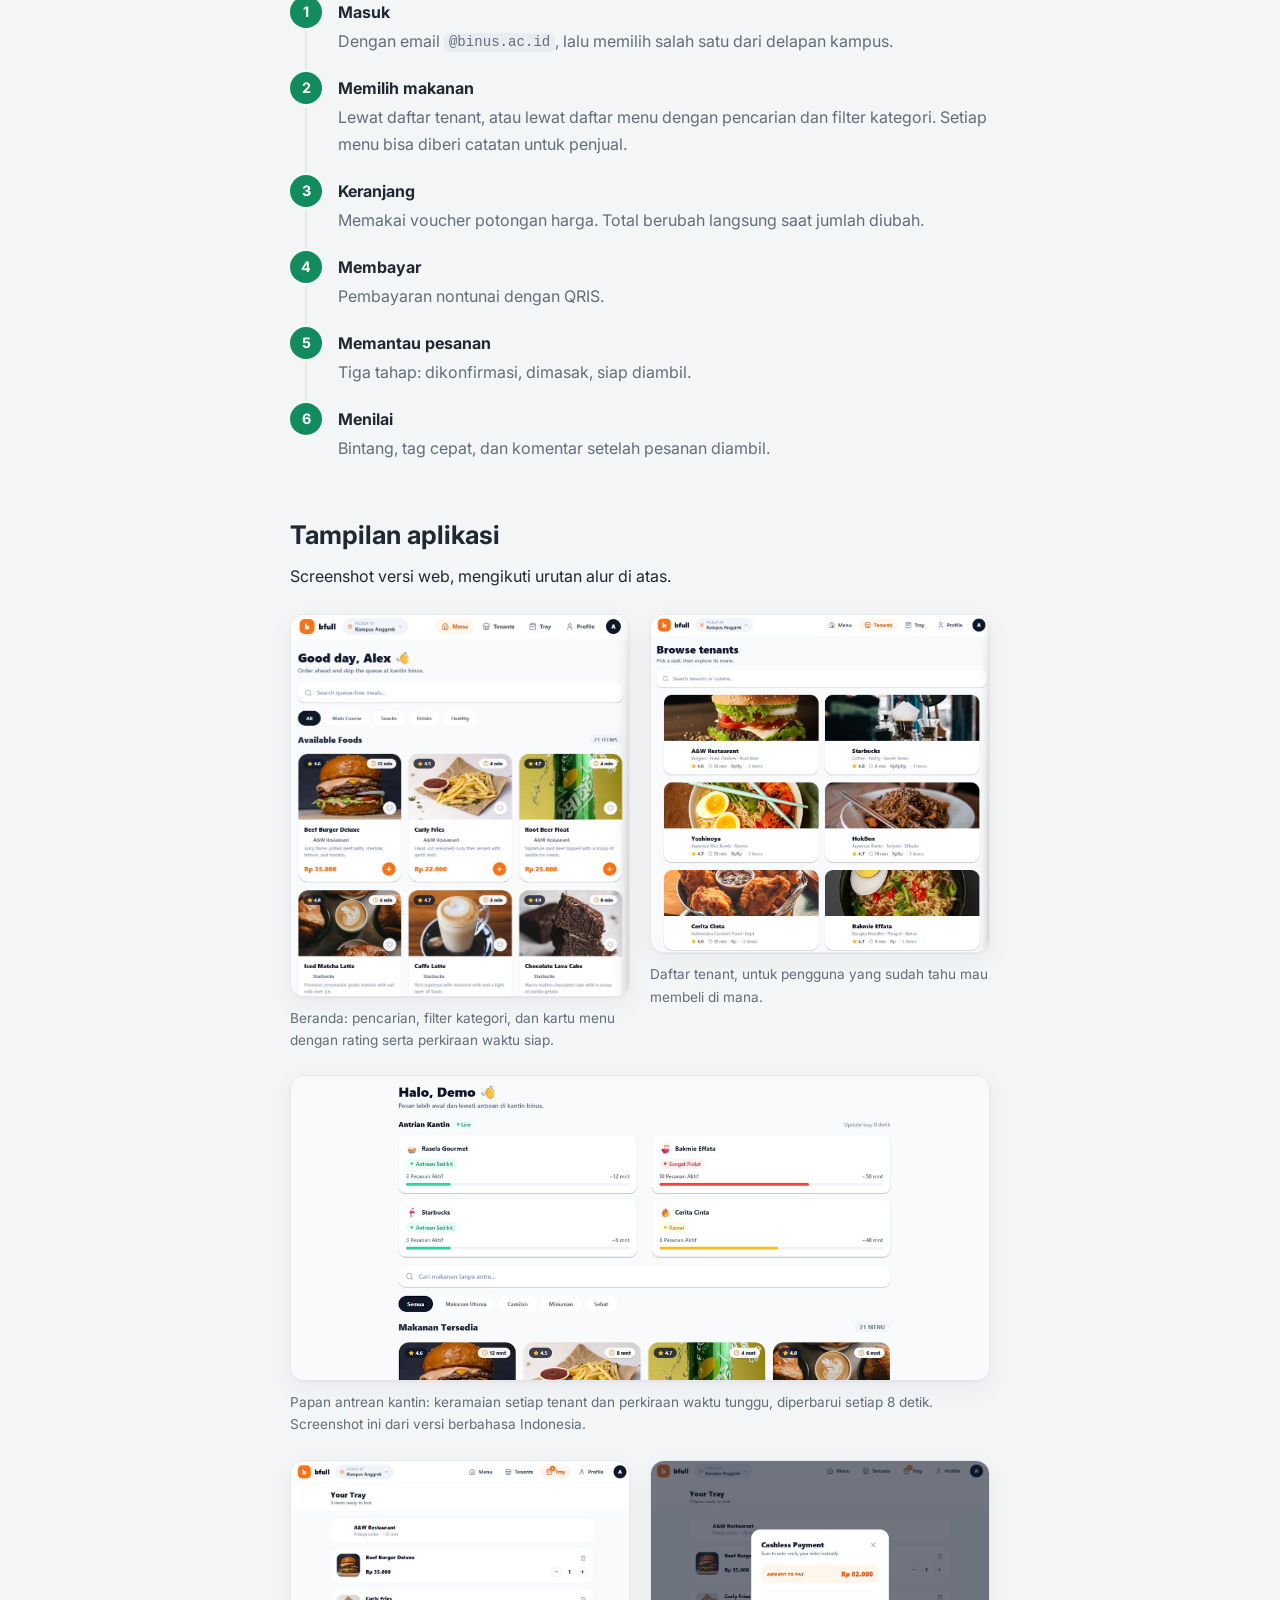
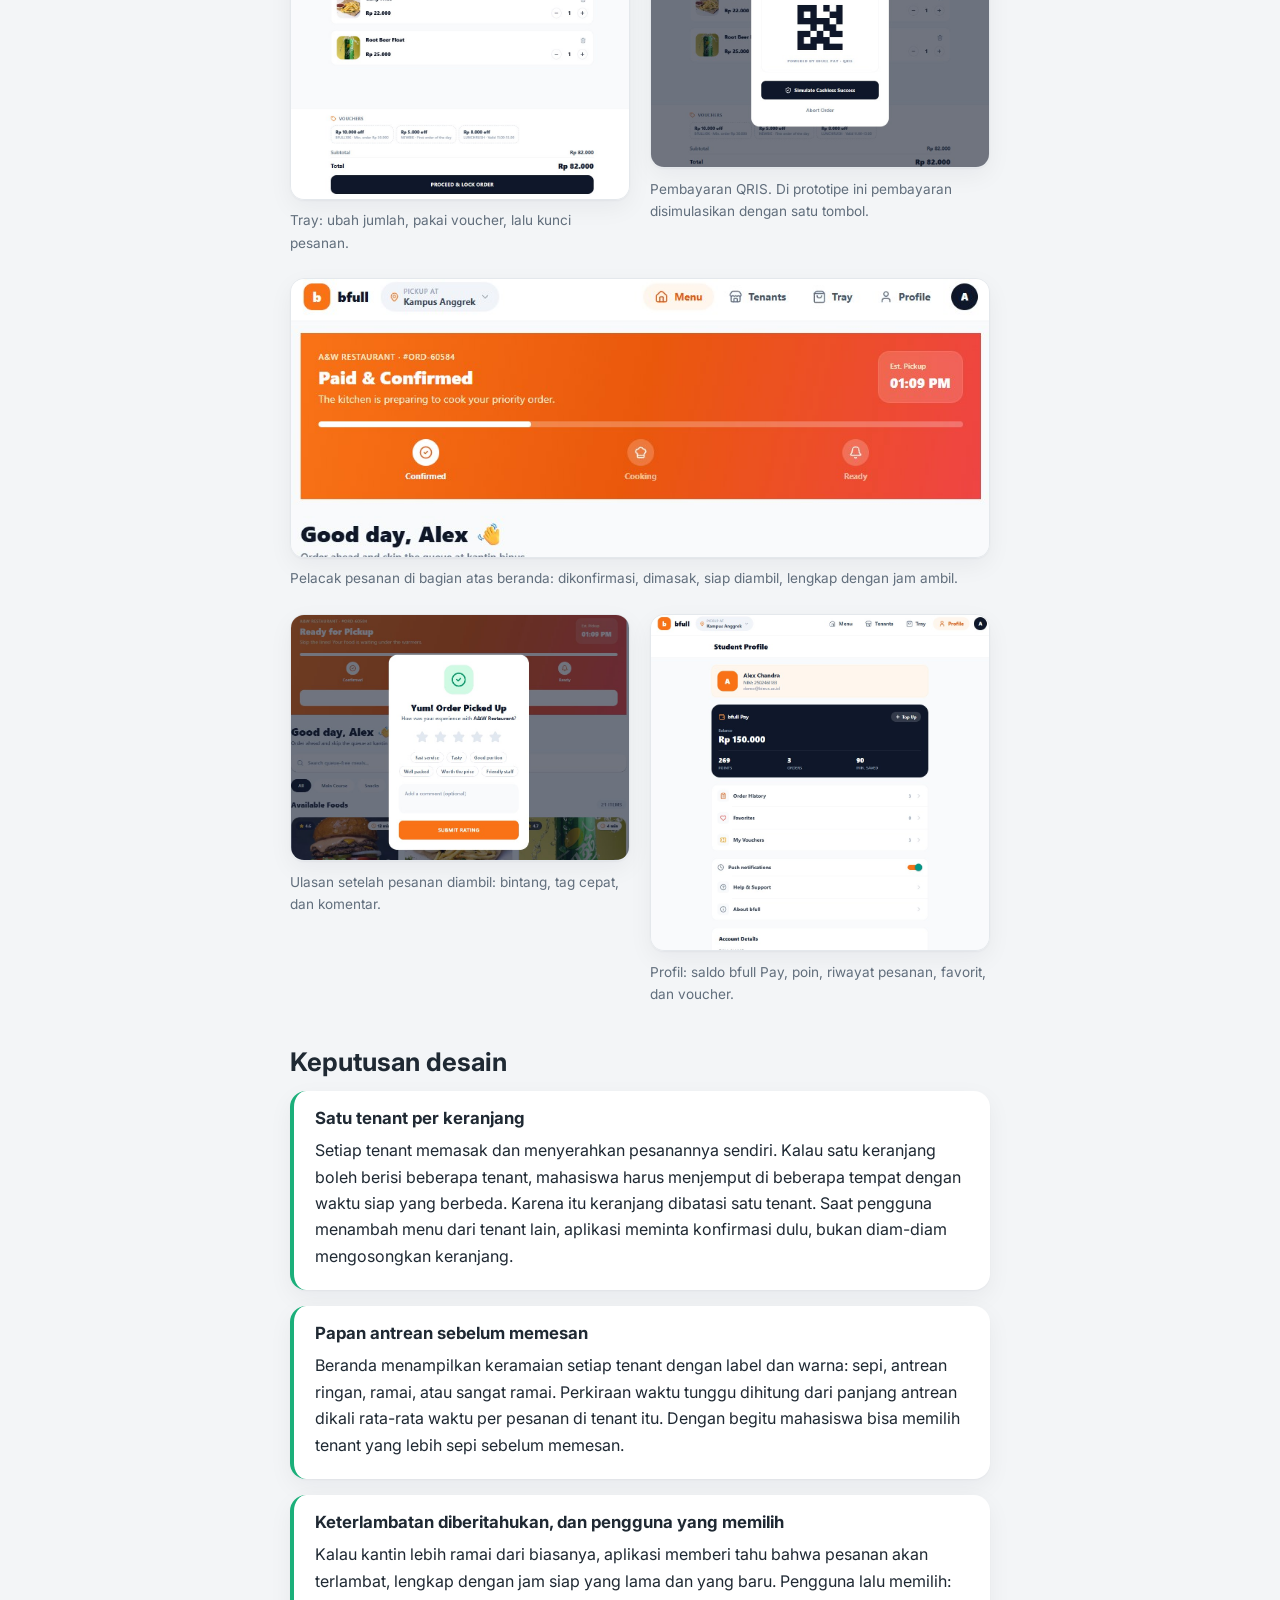
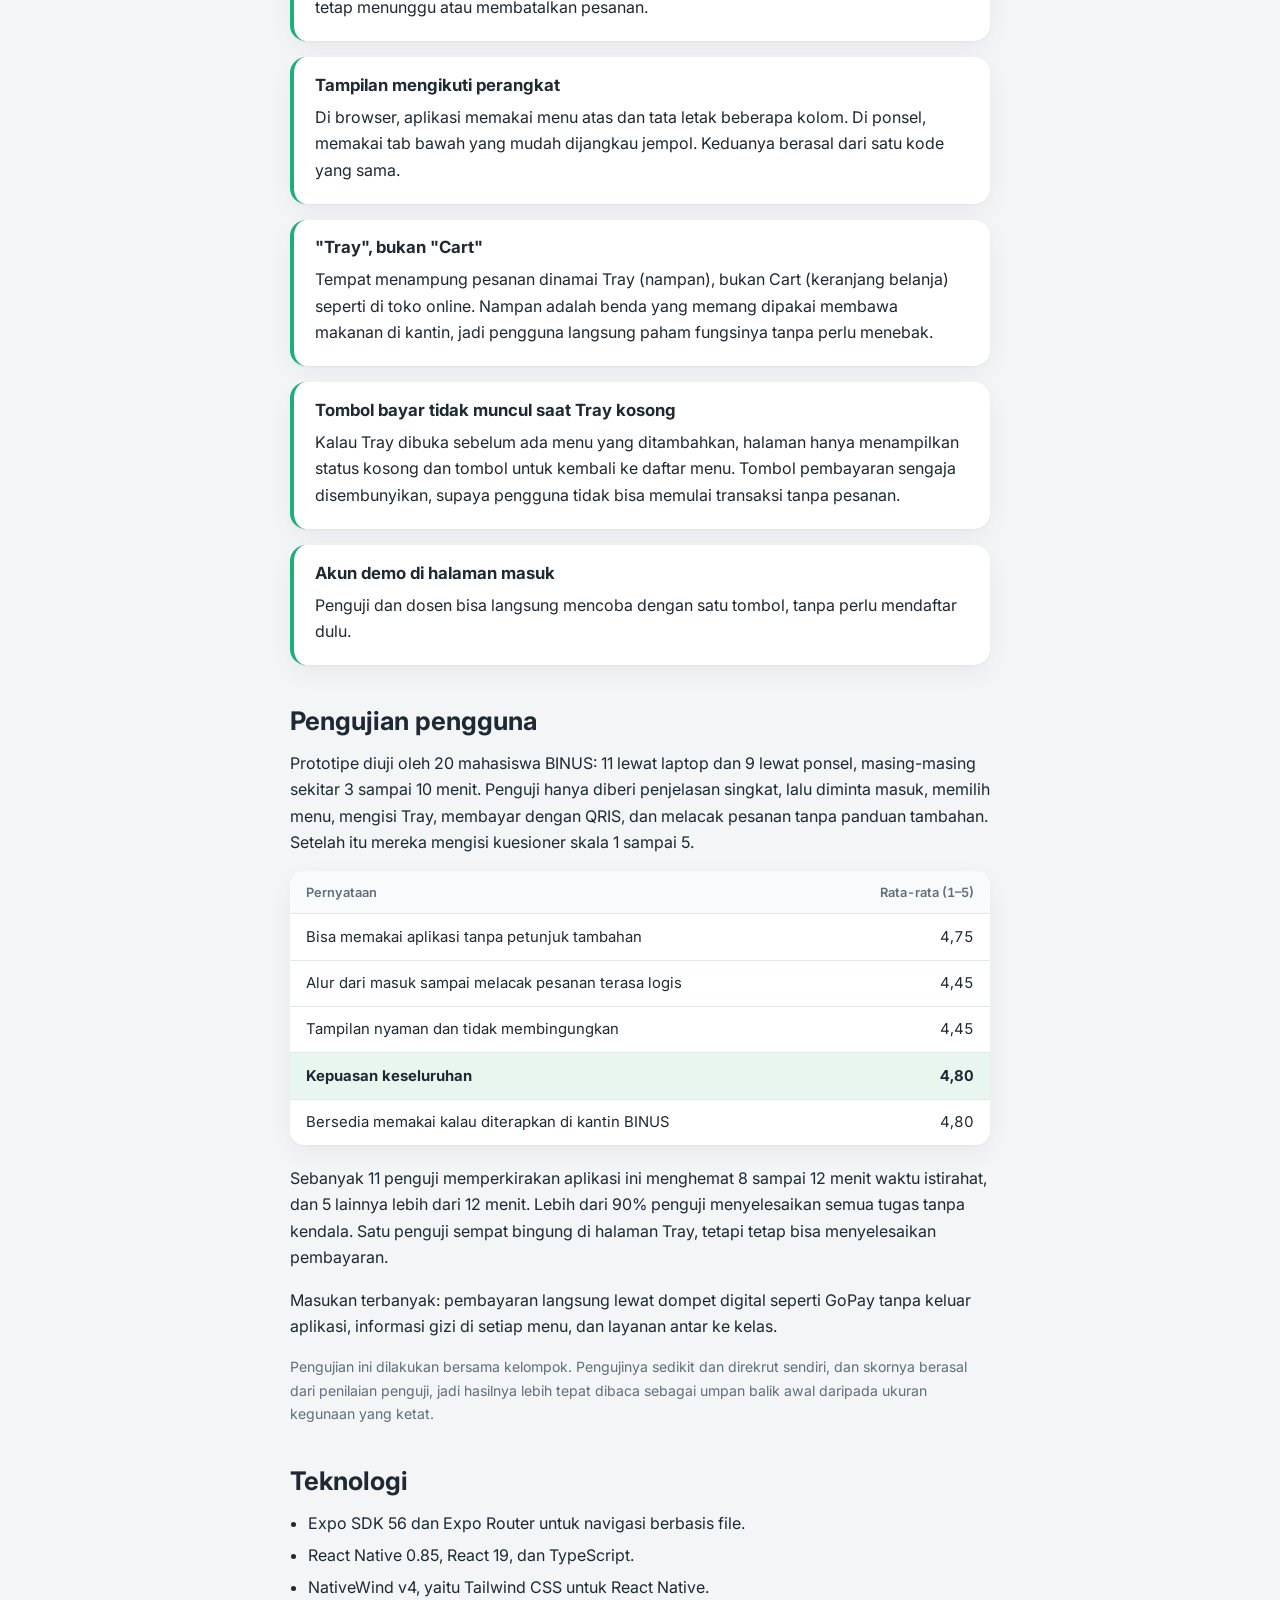
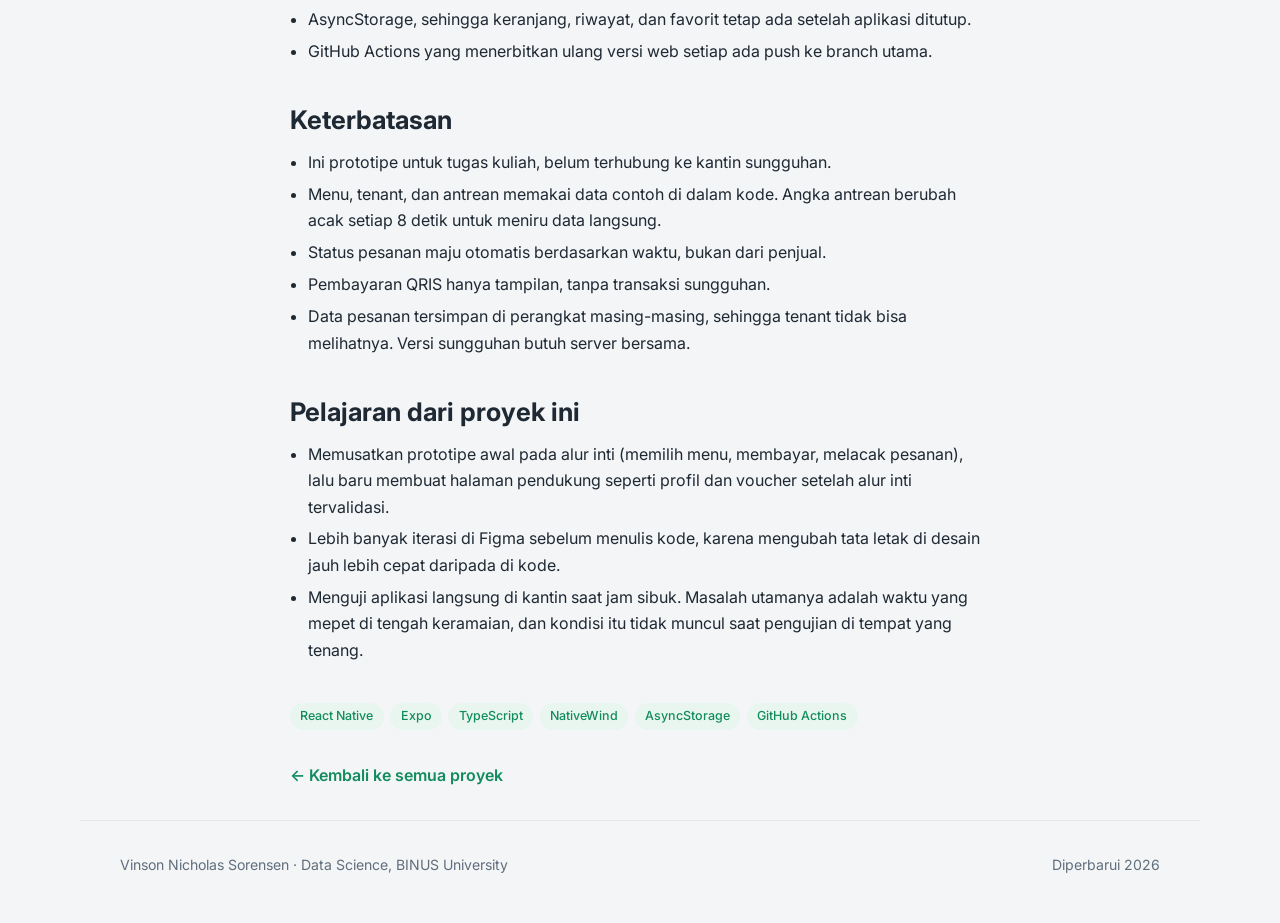
==== commit cace63e2: "Tambah galeri tampilan, riset masalah, keputusan desain, dan hasil pengujian di halaman bfull" ====
--- a/proyek/bfull.html
+++ b/proyek/bfull.html
@@ -50,9 +50,9 @@
 
   <ul class="angka-kunci">
     <li><strong>1</strong><span>kode untuk web dan Android</span></li>
-    <li><strong>7</strong><span>tenant contoh</span></li>
-    <li><strong>21</strong><span>menu contoh</span></li>
-    <li><strong>8</strong><span>kampus BINUS</span></li>
+    <li><strong>20</strong><span>mahasiswa penguji</span></li>
+    <li><strong>4,8/5</strong><span>kepuasan penguji</span></li>
+    <li><strong>8–12</strong><span>menit hemat, perkiraan penguji</span></li>
   </ul>
 
   <figure class="gambar">
@@ -64,9 +64,14 @@
   <section class="detail-bagian">
     <h2>Masalah</h2>
     <p>
-      Membeli makan di kantin berarti mengantre di tenant tanpa tahu berapa lama harus menunggu.
-      bfull memindahkan pemesanan ke aplikasi: pesan dari mana
-      saja, bayar nontunai, lalu datang ke tenant hanya saat makanan sudah siap.
+      Waktu istirahat di antara kelas hanya sekitar 20 sampai 30 menit, dan hampir semua mahasiswa
+      istirahat di jam yang sama. Akibatnya kantin penuh, waktu habis untuk mengantre dan menunggu
+      makanan dimasak, dan pembeli sering baru tahu menu favoritnya habis setelah sampai di depan kasir.
+    </p>
+    <p>
+      bfull memindahkan pemesanan ke aplikasi: lihat keramaian setiap tenant, pesan dari mana saja,
+      bayar nontunai, lalu datang ke tenant hanya saat makanan sudah siap. Pengguna utamanya mahasiswa
+      dengan jadwal padat, ditambah dosen dan staf yang enggan berdesakan di jam makan siang.
     </p>
     <p>
       Proyek ini tugas kelompok, tetapi seluruh perancangan dan penulisan kodenya saya kerjakan sendiri.
@@ -86,6 +91,55 @@
     </ol>
   </section>
 
+  <!-- ------------------------------------------------------------ tampilan -->
+  <section class="detail-bagian">
+    <h2>Tampilan aplikasi</h2>
+    <p>Screenshot versi web, mengikuti urutan alur di atas.</p>
+
+    <div class="galeri">
+      <figure class="gambar">
+        <img src="../assets/proyek/bfull-menu.jpg" alt="Beranda bfull: sapaan Good day, Alex, kotak pencarian, tombol kategori All, Main Course, Snacks, Drinks, dan Healthy, serta kartu menu berisi foto, rating, perkiraan waktu siap, harga, dan tombol tambah berwarna oranye." width="822" height="927" loading="lazy">
+        <figcaption>Beranda: pencarian, filter kategori, dan kartu menu dengan rating serta perkiraan waktu siap.</figcaption>
+      </figure>
+      <figure class="gambar">
+        <img src="../assets/proyek/bfull-tenant.jpg" alt="Halaman Browse tenants berisi kartu A&amp;W Restaurant, Starbucks, Yoshinoya, HokBen, Cerita Cinta, dan Bakmie Effata, masing-masing dengan rating, perkiraan waktu, dan kisaran harga." width="939" height="938" loading="lazy">
+        <figcaption>Daftar tenant, untuk pengguna yang sudah tahu mau membeli di mana.</figcaption>
+      </figure>
+    </div>
+
+    <figure class="gambar">
+      <img src="../assets/proyek/bfull-antrean.jpg" alt="Papan antrean kantin berlabel Live: Rasela Gourmet dan Starbucks berstatus Antrean Sedikit, Cerita Cinta Ramai, dan Bakmie Effata Sangat Padat dengan 10 pesanan aktif dan perkiraan 50 menit." width="1200" height="522" loading="lazy">
+      <figcaption>Papan antrean kantin: keramaian setiap tenant dan perkiraan waktu tunggu, diperbarui setiap 8 detik. Screenshot ini dari versi berbahasa Indonesia.</figcaption>
+    </figure>
+
+    <div class="galeri">
+      <figure class="gambar">
+        <img src="../assets/proyek/bfull-tray.jpg" alt="Halaman Your Tray berisi tiga menu dari A&amp;W Restaurant dengan tombol ubah jumlah dan hapus, pilihan voucher, subtotal dan total Rp 82.000, serta tombol Proceed &amp; Lock Order." width="936" height="936" loading="lazy">
+        <figcaption>Tray: ubah jumlah, pakai voucher, lalu kunci pesanan.</figcaption>
+      </figure>
+      <figure class="gambar">
+        <img src="../assets/proyek/bfull-bayar.jpg" alt="Jendela Cashless Payment di atas halaman Tray, menampilkan total Rp 82.000, kode QR bertuliskan Powered by bfull Pay QRIS, tombol Simulate Cashless Success, dan pilihan Abort Order." width="944" height="857" loading="lazy">
+        <figcaption>Pembayaran QRIS. Di prototipe ini pembayaran disimulasikan dengan satu tombol.</figcaption>
+      </figure>
+    </div>
+
+    <figure class="gambar">
+      <img src="../assets/proyek/bfull-lacak.jpg" alt="Banner oranye pelacak pesanan A&amp;W Restaurant bertuliskan Paid &amp; Confirmed, dengan perkiraan waktu ambil 01:09 PM dan tiga tahap: Confirmed, Cooking, Ready." width="942" height="375" loading="lazy">
+      <figcaption>Pelacak pesanan di bagian atas beranda: dikonfirmasi, dimasak, siap diambil, lengkap dengan jam ambil.</figcaption>
+    </figure>
+
+    <div class="galeri">
+      <figure class="gambar">
+        <img src="../assets/proyek/bfull-ulasan.jpg" alt="Jendela Yum! Order Picked Up dengan lima bintang kosong, tag cepat seperti Fast service, Tasty, dan Worth the price, kolom komentar, serta tombol Submit Rating berwarna oranye." width="925" height="671" loading="lazy">
+        <figcaption>Ulasan setelah pesanan diambil: bintang, tag cepat, dan komentar.</figcaption>
+      </figure>
+      <figure class="gambar">
+        <img src="../assets/proyek/bfull-profil.jpg" alt="Halaman Student Profile berisi nama Alex Chandra, kartu bfull Pay dengan saldo Rp 150.000, 269 poin, 3 pesanan, dan 90 menit dihemat, serta menu Order History, Favorites, dan My Vouchers." width="935" height="928" loading="lazy">
+        <figcaption>Profil: saldo bfull Pay, poin, riwayat pesanan, favorit, dan voucher.</figcaption>
+      </figure>
+    </div>
+  </section>
+
   <!-- ------------------------------------------------------------ keputusan -->
   <section class="detail-bagian">
     <h2>Keputusan desain</h2>
@@ -126,11 +180,68 @@
     </div>
 
     <div class="keputusan">
+      <h3>"Tray", bukan "Cart"</h3>
+      <p>
+        Tempat menampung pesanan dinamai Tray (nampan), bukan Cart (keranjang belanja) seperti di toko
+        online. Nampan adalah benda yang memang dipakai membawa makanan di kantin, jadi pengguna langsung
+        paham fungsinya tanpa perlu menebak.
+      </p>
+    </div>
+
+    <div class="keputusan">
+      <h3>Tombol bayar tidak muncul saat Tray kosong</h3>
+      <p>
+        Kalau Tray dibuka sebelum ada menu yang ditambahkan, halaman hanya menampilkan status kosong dan
+        tombol untuk kembali ke daftar menu. Tombol pembayaran sengaja disembunyikan, supaya pengguna tidak
+        bisa memulai transaksi tanpa pesanan.
+      </p>
+    </div>
+
+    <div class="keputusan">
       <h3>Akun demo di halaman masuk</h3>
       <p>
         Penguji dan dosen bisa langsung mencoba dengan satu tombol, tanpa perlu mendaftar dulu.
       </p>
     </div>
+  </section>
+
+  <!-- ------------------------------------------------------------ pengujian -->
+  <section class="detail-bagian">
+    <h2>Pengujian pengguna</h2>
+    <p>
+      Prototipe diuji oleh 20 mahasiswa BINUS: 11 lewat laptop dan 9 lewat ponsel, masing-masing sekitar
+      3 sampai 10 menit. Penguji hanya diberi penjelasan singkat, lalu diminta masuk, memilih menu,
+      mengisi Tray, membayar dengan QRIS, dan melacak pesanan tanpa panduan tambahan. Setelah itu mereka
+      mengisi kuesioner skala 1 sampai 5.
+    </p>
+    <div class="tabel-bungkus">
+      <table>
+        <thead>
+          <tr><th>Pernyataan</th><th class="angka">Rata-rata (1–5)</th></tr>
+        </thead>
+        <tbody>
+          <tr><td>Bisa memakai aplikasi tanpa petunjuk tambahan</td><td class="angka">4,75</td></tr>
+          <tr><td>Alur dari masuk sampai melacak pesanan terasa logis</td><td class="angka">4,45</td></tr>
+          <tr><td>Tampilan nyaman dan tidak membingungkan</td><td class="angka">4,45</td></tr>
+          <tr class="baris-utama"><td>Kepuasan keseluruhan</td><td class="angka">4,80</td></tr>
+          <tr><td>Bersedia memakai kalau diterapkan di kantin BINUS</td><td class="angka">4,80</td></tr>
+        </tbody>
+      </table>
+    </div>
+    <p>
+      Sebanyak 11 penguji memperkirakan aplikasi ini menghemat 8 sampai 12 menit waktu istirahat, dan
+      5 lainnya lebih dari 12 menit. Lebih dari 90% penguji menyelesaikan semua tugas tanpa kendala.
+      Satu penguji sempat bingung di halaman Tray, tetapi tetap bisa menyelesaikan pembayaran.
+    </p>
+    <p>
+      Masukan terbanyak: pembayaran langsung lewat dompet digital seperti GoPay tanpa keluar aplikasi,
+      informasi gizi di setiap menu, dan layanan antar ke kelas.
+    </p>
+    <p class="catatan-kecil">
+      Pengujian ini dilakukan bersama kelompok. Pengujinya sedikit dan direkrut sendiri, dan skornya berasal
+      dari penilaian penguji, jadi hasilnya lebih tepat dibaca sebagai umpan balik awal daripada ukuran
+      kegunaan yang ketat.
+    </p>
   </section>
 
   <!-- ------------------------------------------------------------ teknologi -->
@@ -157,6 +268,16 @@
     </ul>
   </section>
 
+  <!-- ------------------------------------------------------------ pelajaran -->
+  <section class="detail-bagian">
+    <h2>Pelajaran dari proyek ini</h2>
+    <ul class="poin">
+      <li>Memusatkan prototipe awal pada alur inti (memilih menu, membayar, melacak pesanan), lalu baru membuat halaman pendukung seperti profil dan voucher setelah alur inti tervalidasi.</li>
+      <li>Lebih banyak iterasi di Figma sebelum menulis kode, karena mengubah tata letak di desain jauh lebih cepat daripada di kode.</li>
+      <li>Menguji aplikasi langsung di kantin saat jam sibuk. Masalah utamanya adalah waktu yang mepet di tengah keramaian, dan kondisi itu tidak muncul saat pengujian di tempat yang tenang.</li>
+    </ul>
+  </section>
+
   <ul class="tag detail-tag">
     <li>React Native</li><li>Expo</li><li>TypeScript</li><li>NativeWind</li><li>AsyncStorage</li><li>GitHub Actions</li>
   </ul>
--- a/styles.css
+++ b/styles.css
@@ -372,6 +372,15 @@
   box-shadow: var(--bayangan);
 }
 .gambar figcaption { margin-top: 0.6rem; font-size: 0.85rem; color: var(--teks-lembut); }
+
+/* Dua screenshot bersebelahan di layar lebar, satu kolom di ponsel */
+.galeri {
+  display: grid;
+  grid-template-columns: repeat(auto-fit, minmax(min(100%, 300px), 1fr));
+  gap: 1.25rem;
+  margin: 1.5rem 0;
+}
+.galeri .gambar { margin: 0; }
 
 .angka-kunci {
   display: grid;
@@ -498,8 +507,108 @@
   .foto { width: 130px; }
   .profil-grid { grid-template-columns: minmax(0, 1fr); }
   .header { gap: 0.6rem; }
-  .header-nama { width: 100%; }
-}
+  /* Di layar kecil, menu teks disembunyikan karena isinya sudah ada di laci */
+  .header-menu { display: none; }
+}
+
+/* ---------------------------------------------------------------- menu samping (laci) */
+/* Tombol tiga garis di kiri header */
+.tombol-menu {
+  display: grid;
+  place-content: center;
+  gap: 4px;
+  width: 40px;
+  height: 40px;
+  padding: 0;
+  border: 1px solid var(--garis);
+  border-radius: 12px;
+  background: var(--kartu);
+  cursor: pointer;
+  transition: border-color 0.15s ease, transform 0.15s ease;
+}
+.tombol-menu span { display: block; width: 18px; height: 2px; border-radius: 2px; background: var(--teks); }
+.tombol-menu:hover { border-color: var(--hijau); }
+.tombol-menu:hover span { background: var(--hijau-tua); }
+.tombol-menu:active { transform: scale(0.94); }
+.tombol-menu:focus-visible { outline: 3px solid var(--hijau); outline-offset: 3px; }
+
+.laci-latar {
+  position: fixed;
+  inset: 0;
+  z-index: 20;
+  background: rgba(16, 24, 40, 0.35);
+  opacity: 0;
+  visibility: hidden;
+  transition: opacity 0.3s ease, visibility 0s linear 0.3s;
+}
+
+/* Saat tertutup, laci disembunyikan dengan visibility supaya tautannya tidak bisa dijangkau tombol Tab */
+.laci {
+  position: fixed;
+  top: 0;
+  left: 0;
+  z-index: 21;
+  width: min(320px, 86vw);
+  height: 100vh;
+  height: 100dvh;
+  overflow-y: auto;
+  padding: 1rem 1.25rem 2rem;
+  background: var(--kartu);
+  box-shadow: 8px 0 32px rgba(16, 24, 40, 0.15);
+  transform: translateX(-100%);
+  visibility: hidden;
+  transition: transform 0.3s ease, visibility 0s linear 0.3s;
+}
+body.laci-buka .laci { transform: none; visibility: visible; transition: transform 0.3s ease; }
+body.laci-buka .laci-latar { opacity: 1; visibility: visible; transition: opacity 0.3s ease; }
+body.laci-buka { overflow: hidden; }
+
+.laci-kepala {
+  display: flex;
+  align-items: center;
+  justify-content: space-between;
+  gap: 0.75rem;
+  padding-bottom: 0.9rem;
+  margin-bottom: 0.5rem;
+  border-bottom: 1px solid var(--garis);
+}
+.laci-nama { font-weight: 700; }
+.laci-tutup {
+  width: 36px;
+  height: 36px;
+  flex: none;
+  border: none;
+  border-radius: 10px;
+  background: var(--latar);
+  color: var(--teks);
+  font-size: 1.4rem;
+  line-height: 1;
+  cursor: pointer;
+}
+.laci-tutup:hover { color: var(--hijau-tua); }
+.laci-tutup:focus-visible { outline: 3px solid var(--hijau); outline-offset: 2px; }
+
+.laci-judul {
+  margin: 1.25rem 0 0.4rem;
+  font-size: 0.75rem;
+  font-weight: 600;
+  letter-spacing: 0.05em;
+  text-transform: uppercase;
+  color: var(--teks-lembut);
+}
+.laci ul { list-style: none; padding: 0; margin: 0; }
+.laci li a {
+  display: block;
+  padding: 0.55rem 0.75rem;
+  border-radius: 10px;
+  color: var(--teks);
+  font-weight: 500;
+  font-size: 0.95rem;
+  text-decoration: none;
+  transition: background 0.15s ease, color 0.15s ease, padding-left 0.15s ease;
+}
+.laci li a:hover { background: #e8f6ef; color: var(--hijau-tua); padding-left: 1rem; }
+.laci li a[aria-current="page"] { background: #e8f6ef; color: var(--hijau-tua); font-weight: 600; }
 
 /* ---------------------------------------------------------------- interaksi dan transisi */
 /* Halaman baru muncul dengan sedikit geser ke atas. "backwards" supaya setelah animasi selesai,
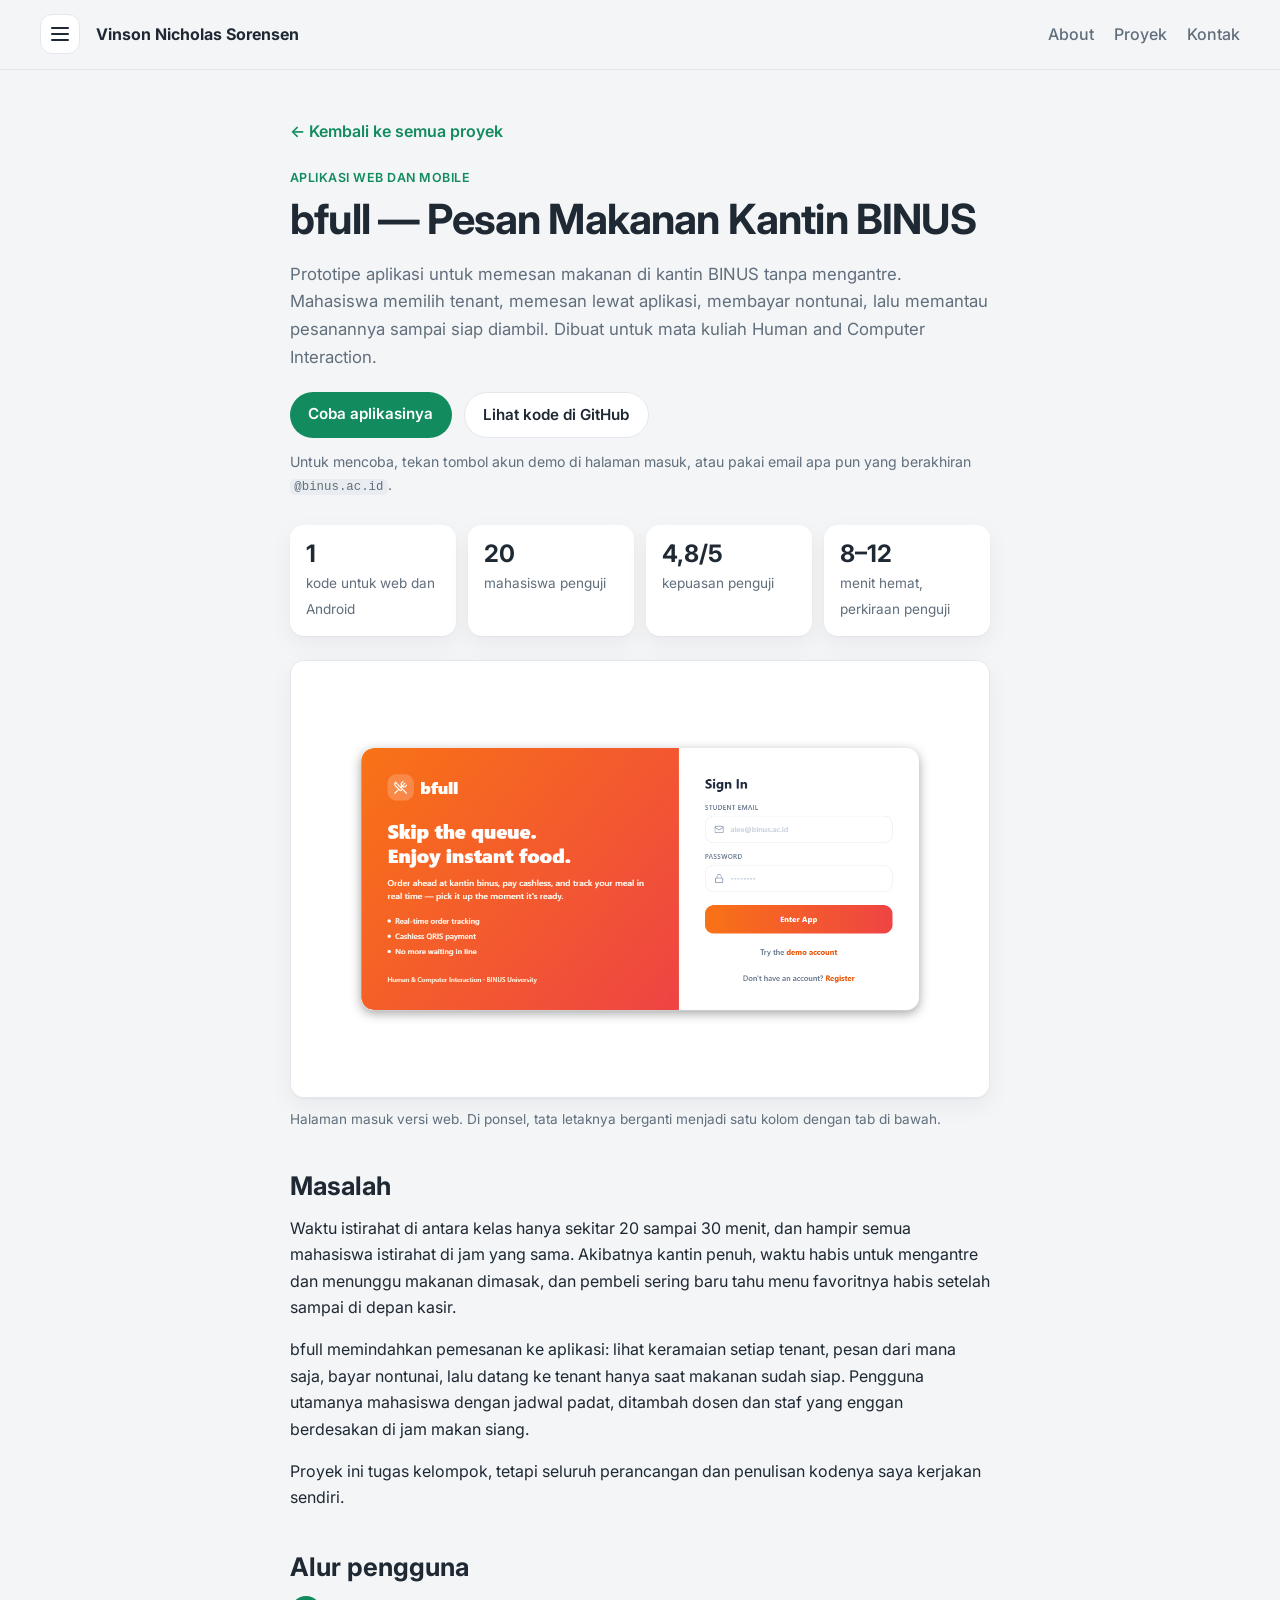
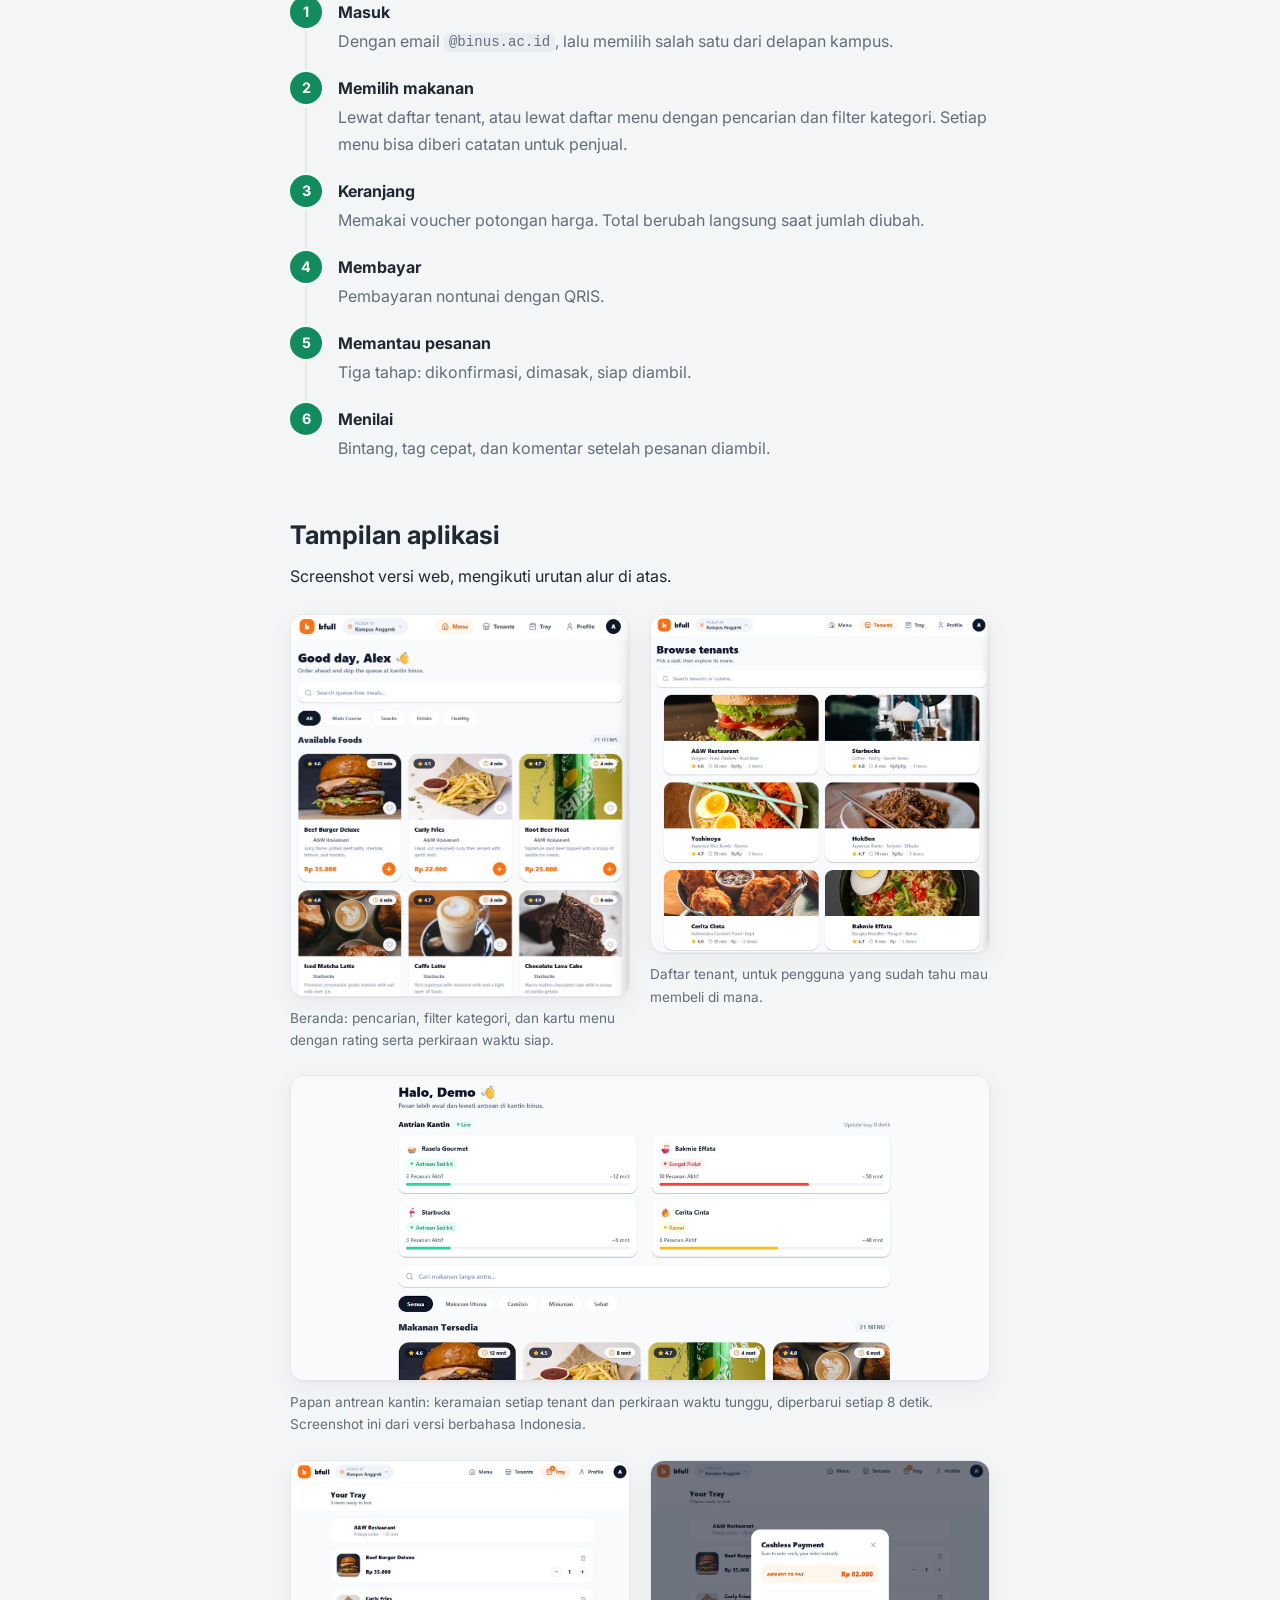
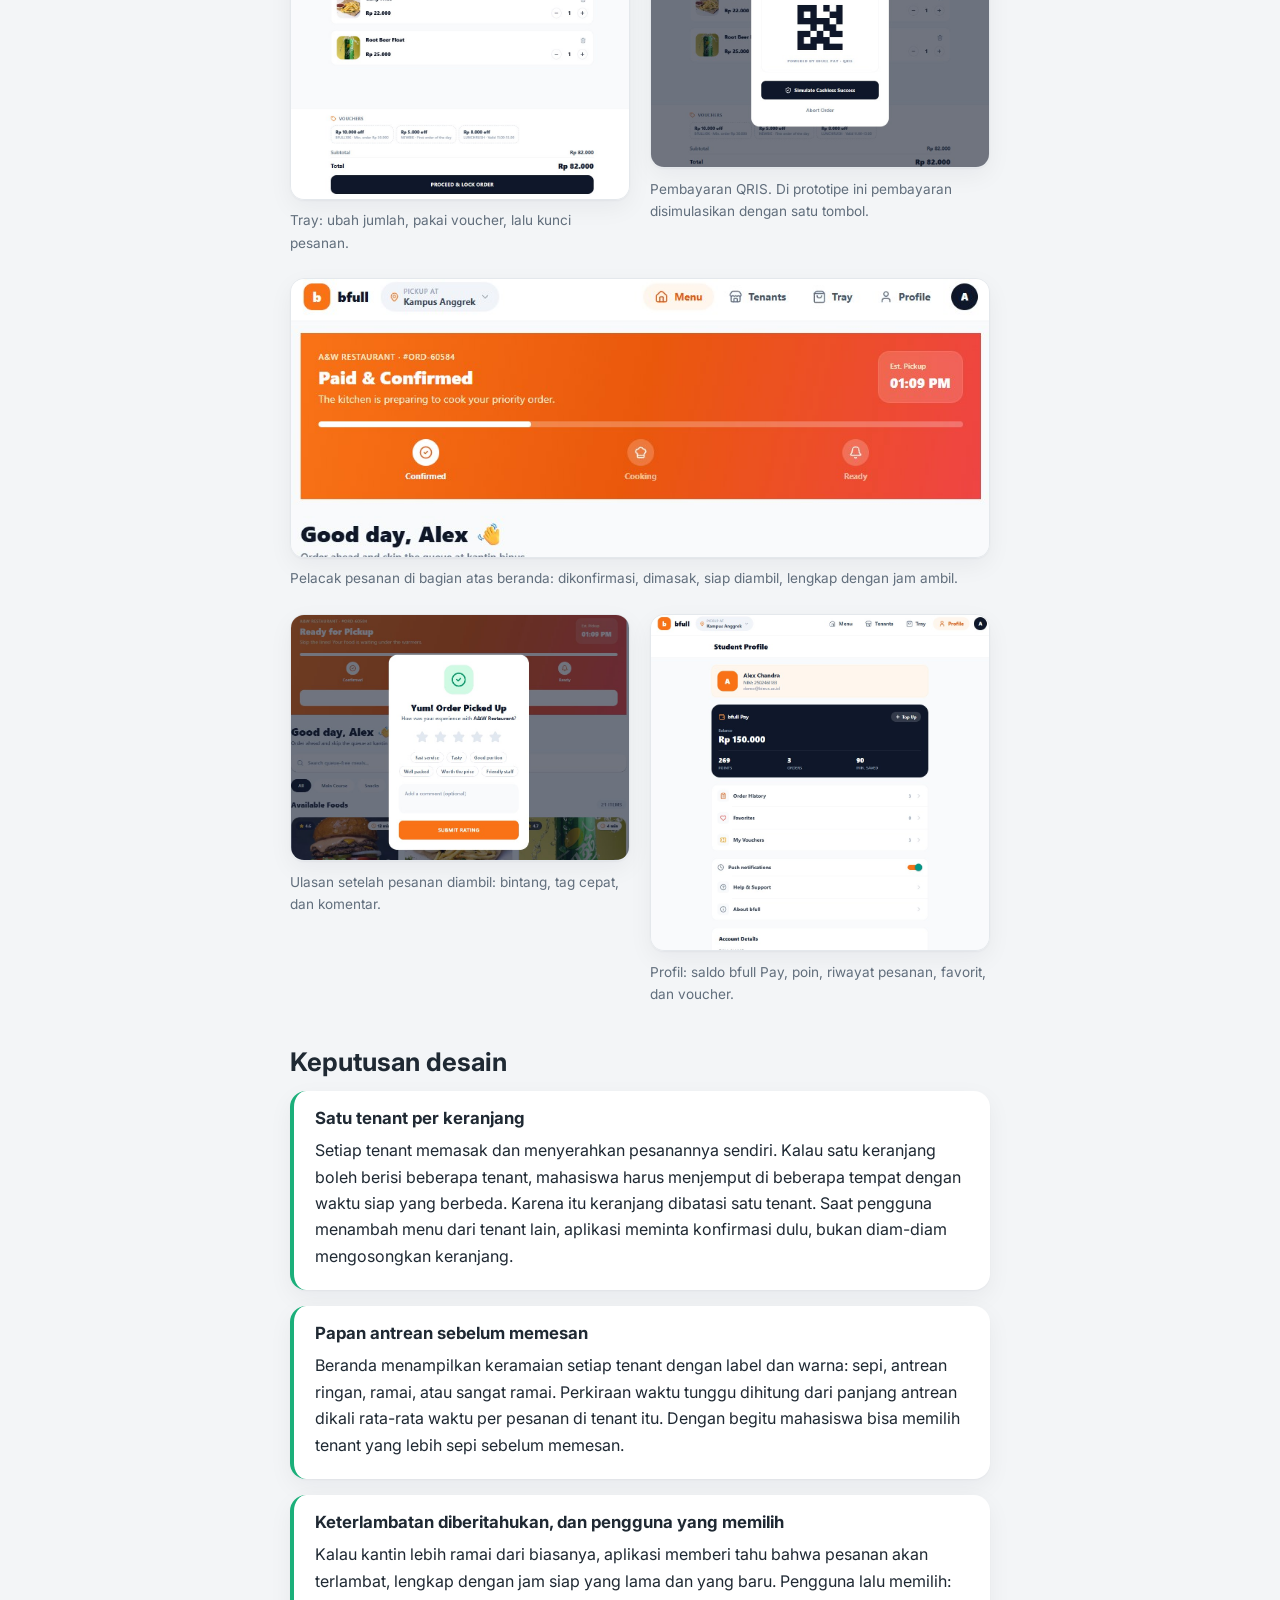
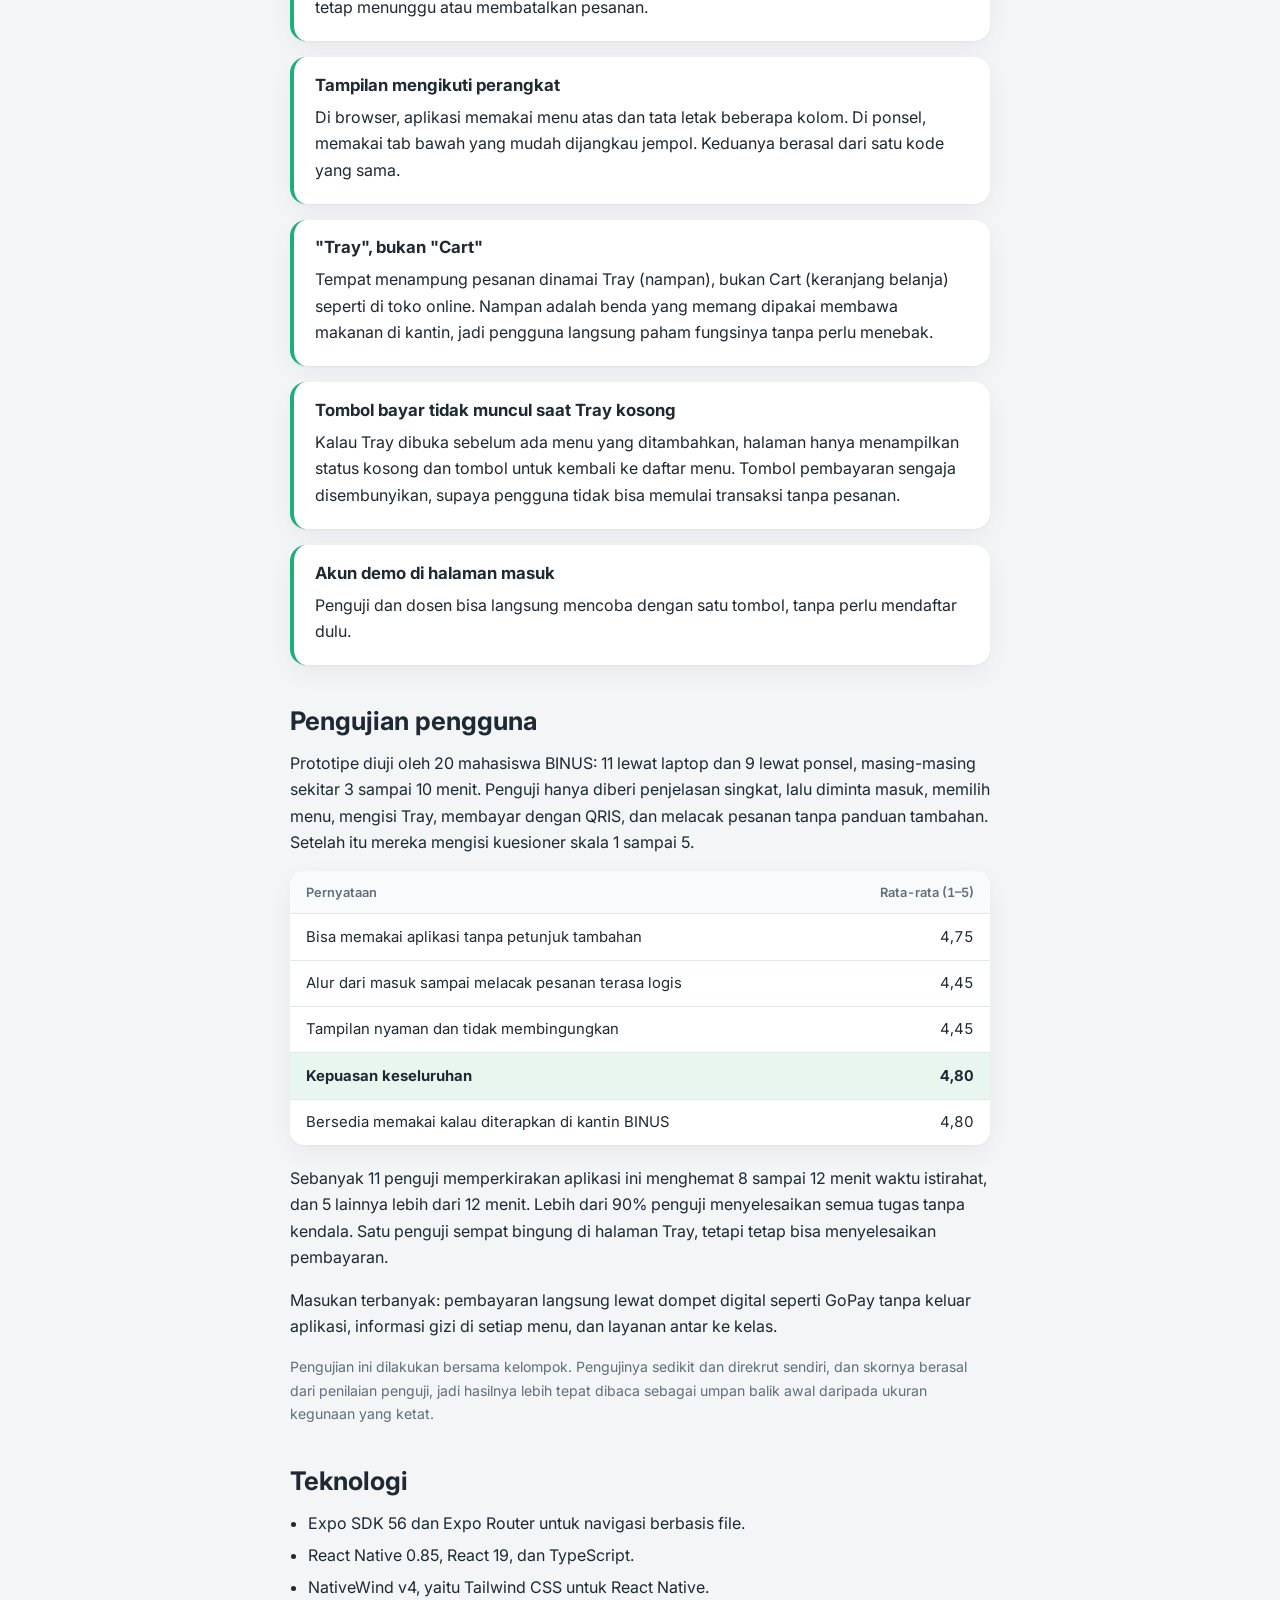
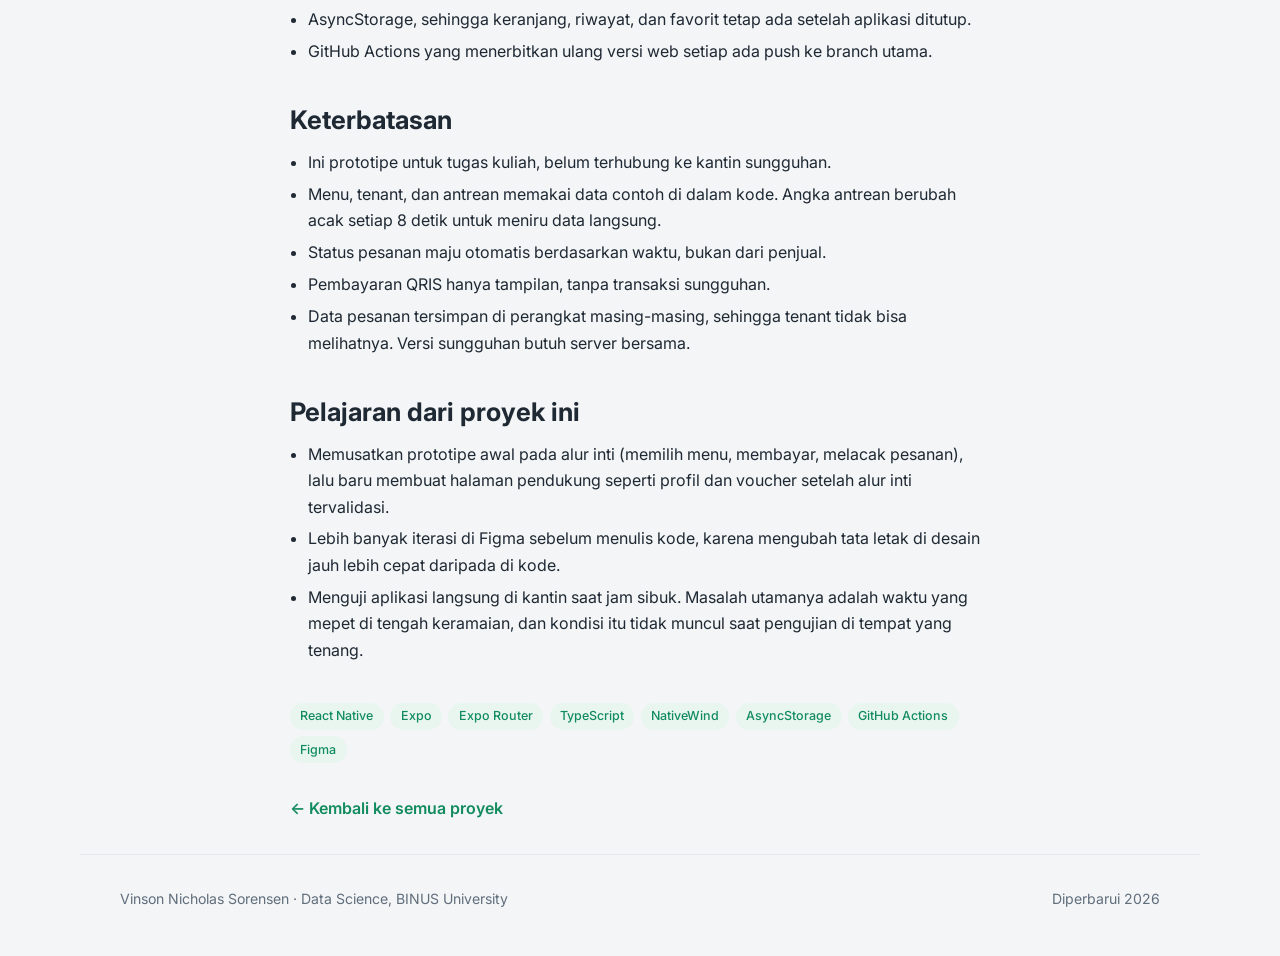
==== commit 2f0a80a4: "Lengkapi daftar teknologi di kartu dan halaman proyek Tag di kartu halaman utama kini memuat semua t" ====
--- a/proyek/bfull.html
+++ b/proyek/bfull.html
@@ -279,7 +279,7 @@
   </section>
 
   <ul class="tag detail-tag">
-    <li>React Native</li><li>Expo</li><li>TypeScript</li><li>NativeWind</li><li>AsyncStorage</li><li>GitHub Actions</li>
+    <li>React Native</li><li>Expo</li><li>Expo Router</li><li>TypeScript</li><li>NativeWind</li><li>AsyncStorage</li><li>GitHub Actions</li><li>Figma</li>
   </ul>
 
   <a class="kembali" href="../index.html#proyek">← Kembali ke semua proyek</a>
